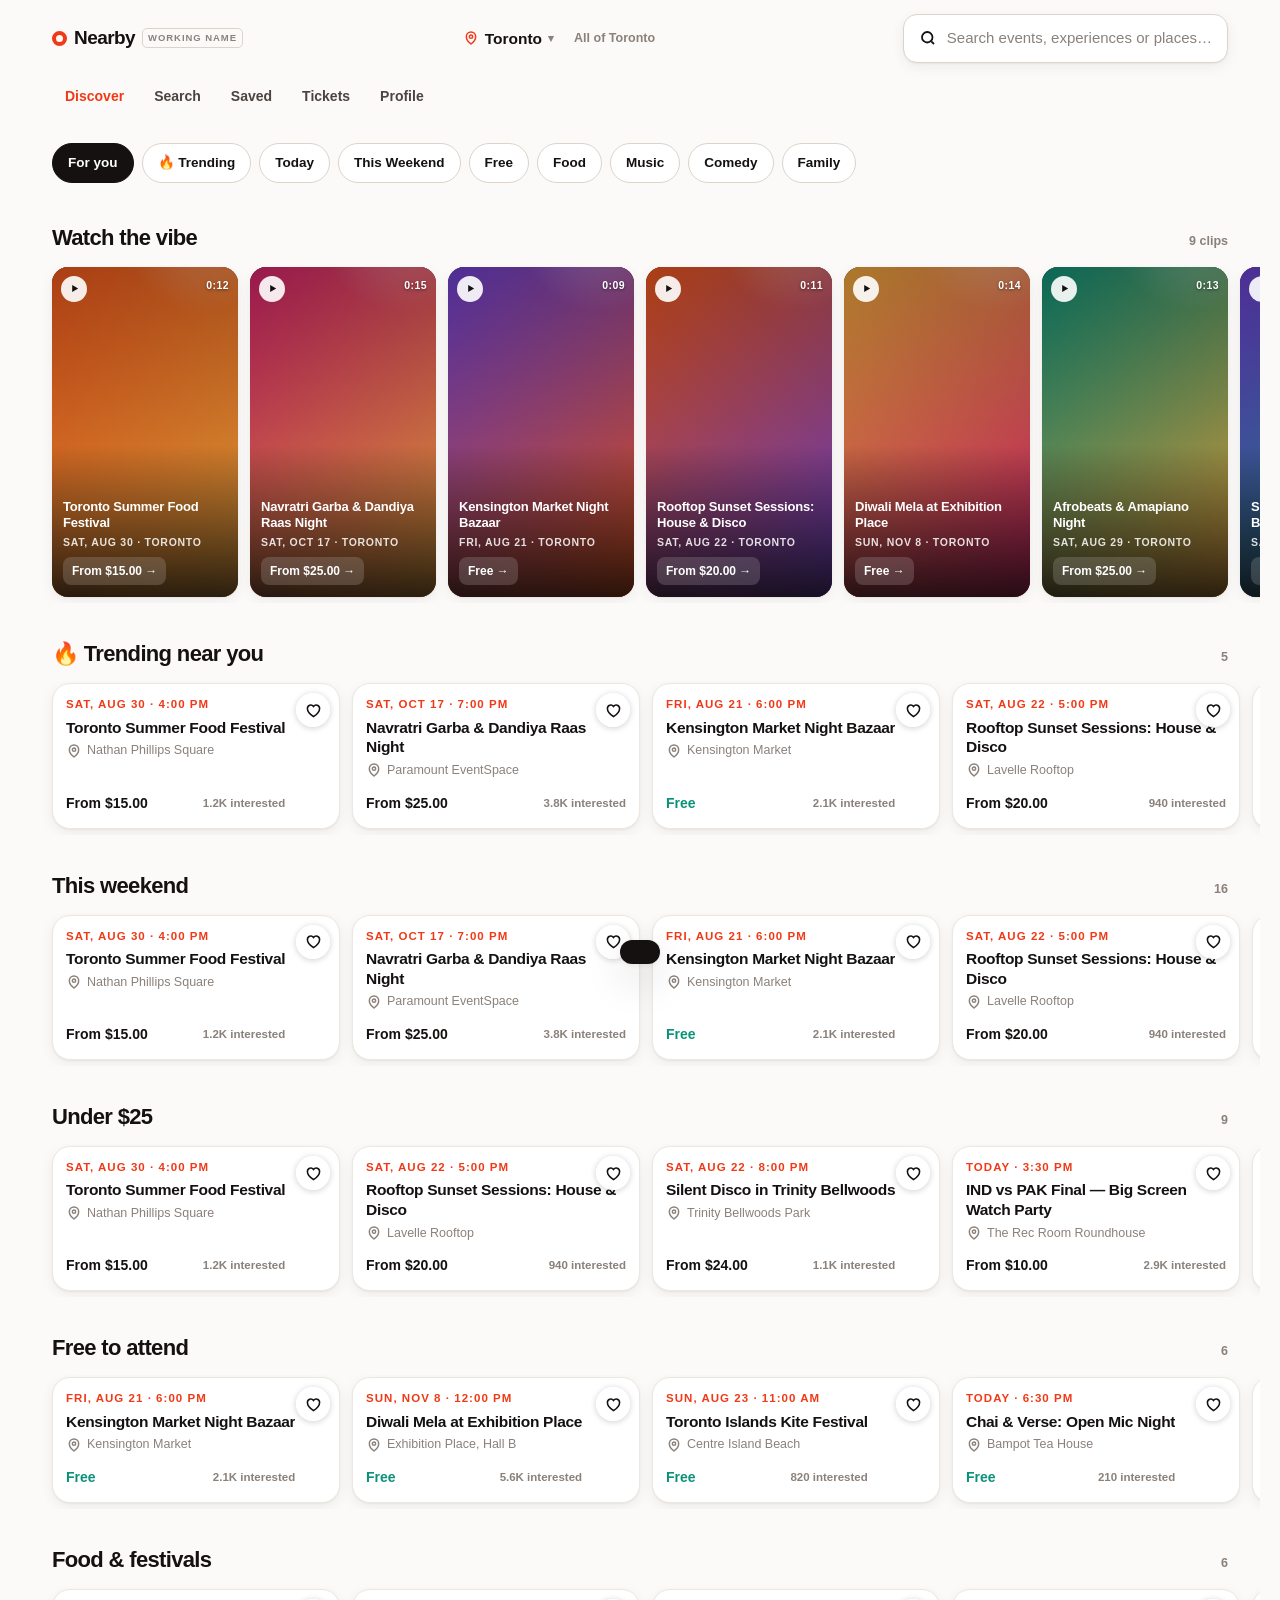
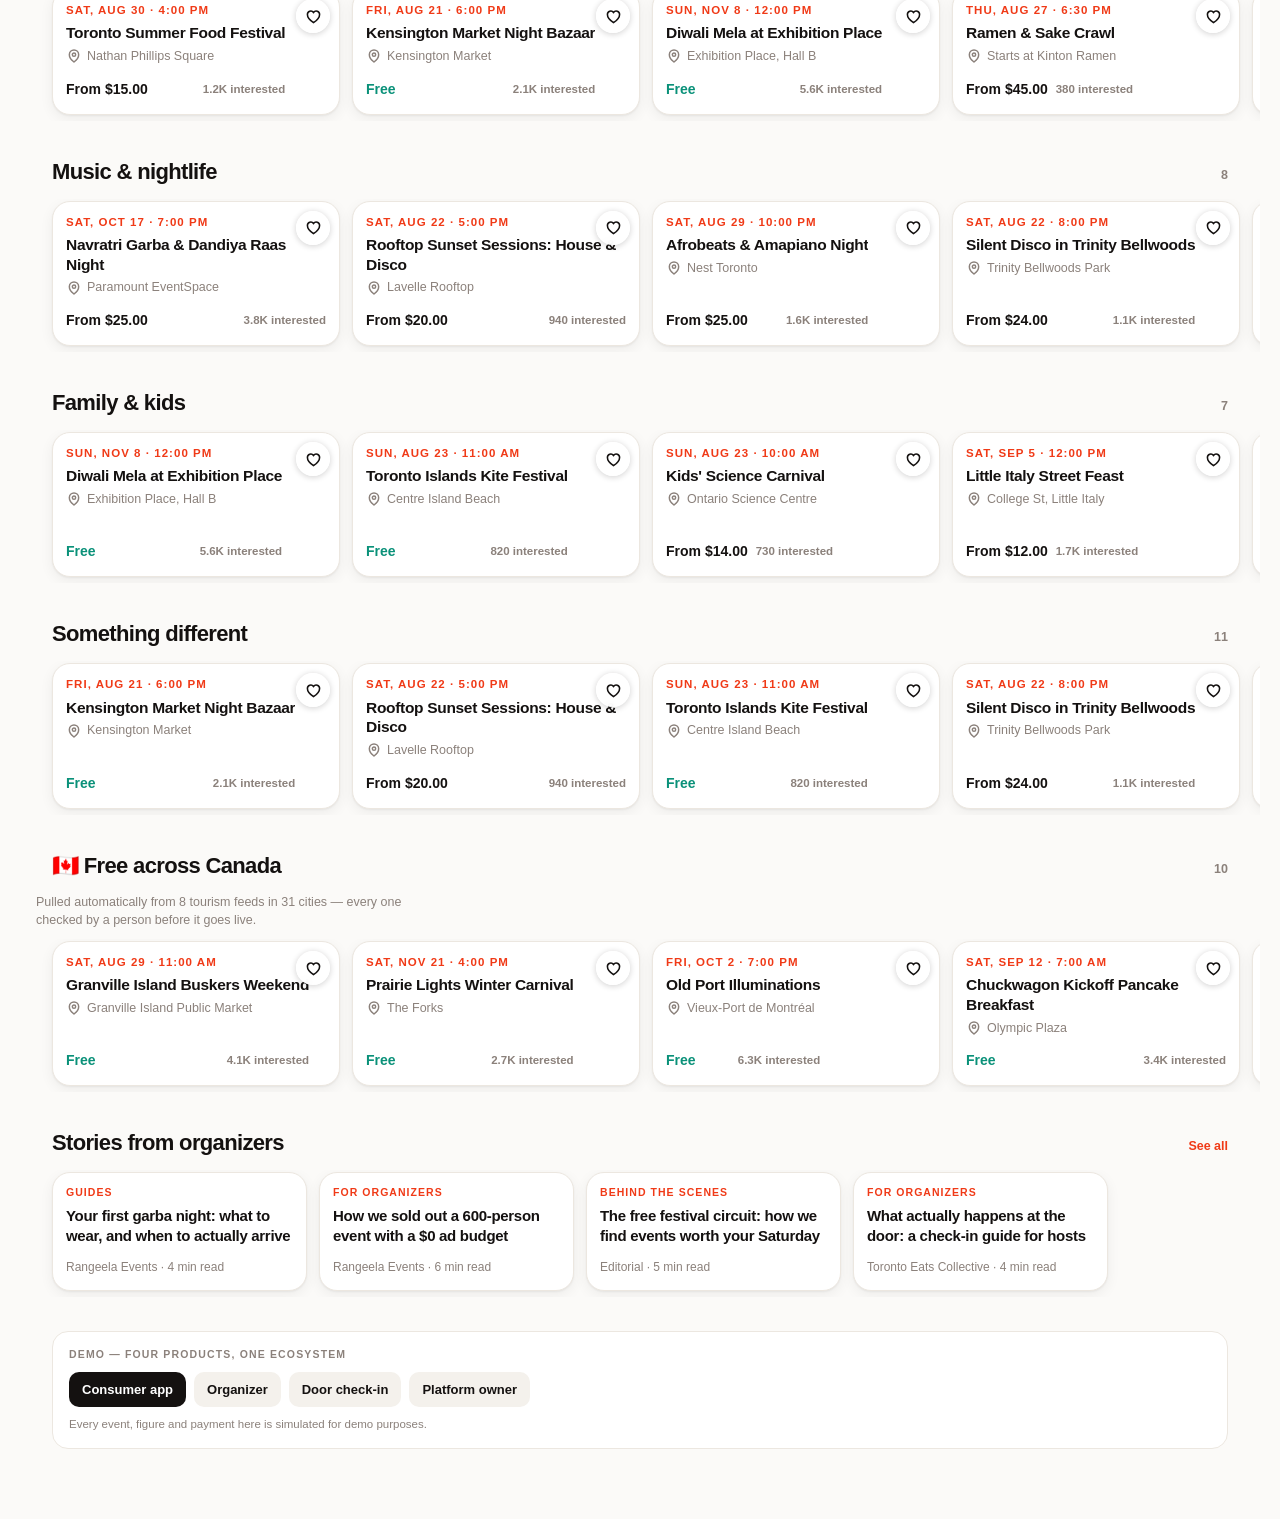
==== index.html @ 4d5323d5 "Fix cancelled-event chip rendering in success green .livechip.warn was referenced by the organizer d" ====
<!doctype html>
<html lang="en">
<head>
<meta charset="utf-8">
<meta name="viewport" content="width=device-width, initial-scale=1, viewport-fit=cover">
<meta name="theme-color" content="#FBFAF8">
<title>Nearby — what's happening around you</title>
<meta name="description" content="Local experience discovery demo: find what's happening near you today, this weekend or right now, and book it in under a minute.">
<link rel="stylesheet" href="assets/app.css?v=4">
</head>
<body>
<header class="topbar" id="topbar"></header>
<main id="app"></main>
<nav class="tabbar" id="tabbar" aria-label="Main"></nav>
<div class="toast" id="toast" role="status"></div>
<script src="assets/data.js?v=4"></script>
<script src="assets/consumer.js?v=4"></script>
</body>
</html>
---- assets/app.css ----
/* ============================================================
   Discovery platform — design system.
   Mobile-first: base styles are the phone; ≥760px upgrades to desktop.
   ============================================================ */
:root{
  --ink:#141110; --ink-2:#4B4340; --ink-3:#8B817B;
  --ground:#FBFAF8; --surface:#FFFFFF; --sunk:#F4F1EC;
  --line:#ECE7E0; --line-2:#DCD4CA;

  --flame:#F03A17; --flame-deep:#CE2E0F; --flame-tint:#FFEDE8;
  --violet:#6B3FD4; --violet-tint:#F0EBFD;
  --teal:#0A9179; --teal-tint:#E4F4F0;
  --amber:#E08A00; --amber-tint:#FDF0DA;

  /* validated categorical data colors (CVD + contrast safe) */
  --d1:#E23616; --d2:#6B3FD4; --d3:#0A9179;

  --sans:-apple-system, BlinkMacSystemFont, "Segoe UI", Roboto, "Helvetica Neue", Arial, sans-serif;
  --shadow-1:0 1px 2px rgba(20,17,16,.05), 0 4px 14px rgba(20,17,16,.06);
  --shadow-2:0 2px 6px rgba(20,17,16,.07), 0 16px 40px rgba(20,17,16,.14);
  --tabh:60px;
}
*{box-sizing:border-box; margin:0; padding:0}
html{-webkit-text-size-adjust:100%}
body{
  background:var(--ground); color:var(--ink);
  font-family:var(--sans); font-size:15px; line-height:1.5;
  -webkit-font-smoothing:antialiased; overflow-x:hidden;
}
button{font:inherit; color:inherit; cursor:pointer; background:none; border:none; text-align:left}
input,select{font:inherit; color:inherit}
:focus-visible{outline:2.5px solid var(--flame); outline-offset:2px; border-radius:6px}
::placeholder{color:var(--ink-3)}
@media (prefers-reduced-motion: reduce){ *{animation-duration:.01ms !important; animation-iteration-count:1 !important; transition-duration:.01ms !important; scroll-behavior:auto !important} }

/* ---------- type primitives ---------- */
.display{font-weight:800; letter-spacing:-.035em; line-height:1.04}
.eyebrow{font-size:11px; font-weight:800; letter-spacing:.13em; text-transform:uppercase}
.when{font-size:11.5px; font-weight:800; letter-spacing:.09em; text-transform:uppercase; color:var(--flame)}
.tnum{font-variant-numeric:tabular-nums}

/* ---------- buttons ---------- */
.btn{
  display:inline-flex; align-items:center; justify-content:center; gap:8px;
  background:var(--flame); color:#fff; font-weight:700; font-size:15px;
  padding:13px 22px; border-radius:14px; transition:transform .12s, background .15s;
  text-align:center;
}
.btn:active{transform:scale(.975)}
.btn:hover{background:var(--flame-deep)}
.btn.block{width:100%}
.btn.lg{font-size:16.5px; padding:16px 26px; border-radius:16px}
.btn.ghost{background:none; color:var(--ink); border:1.5px solid var(--line-2)}
.btn.ghost:hover{background:var(--sunk); border-color:var(--ink-3)}
.btn.dark{background:var(--ink)} .btn.dark:hover{background:#332C29}
.btn.quiet{background:var(--sunk); color:var(--ink)} .btn.quiet:hover{background:var(--line)}
.btn:disabled{opacity:.4; cursor:not-allowed}
.btn:disabled:active{transform:none}

/* ---------- app header ---------- */
.topbar{position:sticky; top:0; z-index:40; background:var(--ground); border-bottom:1px solid transparent; transition:border-color .2s}
.topbar.stuck{border-color:var(--line)}
.tbwrap{max-width:1240px; margin:0 auto; padding:12px 16px 10px}
.locrow{display:flex; align-items:center; gap:10px; margin-bottom:10px}
.locpick{display:flex; align-items:center; gap:6px; font-weight:700; font-size:15.5px; padding:5px 10px 5px 4px; border-radius:10px}
.locpick:hover{background:var(--sunk)}
.locpick .pinico{color:var(--flame); display:flex}
.locpick .caret{color:var(--ink-3); font-size:11px}
.brandmark{margin-left:auto; display:flex; align-items:center; gap:7px; font-weight:800; letter-spacing:-.03em; font-size:17px}
.brandmark .ring{width:15px; height:15px; border-radius:50%; border:4px solid var(--flame)}
.brandmark .wn{font-size:9.5px; font-weight:800; letter-spacing:.1em; text-transform:uppercase; color:var(--ink-3); border:1px solid var(--line-2); padding:2px 5px; border-radius:5px}
.askline{font-size:26px; font-weight:800; letter-spacing:-.035em; line-height:1.08; margin-bottom:13px; max-width:16ch}

.searchbtn, .searchfield{
  width:100%; display:flex; align-items:center; gap:10px;
  background:var(--surface); border:1.5px solid var(--line-2); border-radius:14px;
  padding:12px 15px; font-size:15px; color:var(--ink-3); box-shadow:var(--shadow-1);
}
.searchbtn:hover{border-color:var(--ink-3)}
.searchfield input{flex:1; border:none; background:none; outline:none; color:var(--ink); min-width:0}
.searchfield:focus-within{border-color:var(--flame); box-shadow:0 0 0 3px var(--flame-tint)}
.searchico{color:var(--ink); flex:none; display:flex}

/* discovery chips */
.chiprail{display:flex; gap:8px; overflow-x:auto; scrollbar-width:none; padding:12px 16px 4px; scroll-snap-type:x proximity; scroll-padding-inline:16px}
.chiprail::-webkit-scrollbar{display:none}
.chiprail::after{content:""; flex:none; width:6px}
.chip{
  flex:none; padding:9px 15px; border-radius:999px; border:1.5px solid var(--line-2);
  background:var(--surface); font-size:13.5px; font-weight:650; white-space:nowrap; scroll-snap-align:start;
  transition:all .12s;
}
.chip:hover{border-color:var(--ink-3)}
.chip.on{background:var(--ink); border-color:var(--ink); color:#fff}
.chip.hot.on{background:var(--flame); border-color:var(--flame)}

/* ---------- page shell ---------- */
main{max-width:1240px; margin:0 auto; padding-bottom:calc(var(--tabh) + 34px)}
.pad{padding-left:16px; padding-right:16px}

/* ---------- section + rails ---------- */
.sec{margin-top:26px}
.sechead{display:flex; align-items:baseline; gap:10px; padding:0 16px 11px}
.sechead h2{font-size:19px; font-weight:800; letter-spacing:-.03em}
.sechead .sn{font-size:12.5px; color:var(--ink-3); margin-left:auto; white-space:nowrap; font-weight:600}
.rail{
  display:flex; gap:12px; overflow-x:auto; scroll-snap-type:x mandatory;
  scrollbar-width:none; padding:2px 16px 6px; scroll-padding-inline:16px;
}
.rail::-webkit-scrollbar{display:none}
.rail::after{content:""; flex:none; width:4px}

/* ---------- event card ---------- */
.ecard{
  position:relative; flex:none; width:255px; scroll-snap-align:start;
  background:var(--surface); border:1px solid var(--line); border-radius:18px;
  overflow:hidden; box-shadow:var(--shadow-1); transition:transform .14s, box-shadow .14s;
  display:flex; flex-direction:column;
}
.ecard:hover{transform:translateY(-2px); box-shadow:var(--shadow-2)}
.ecard.wide{width:auto; flex:1 1 auto}
.ehit{display:flex; flex-direction:column; flex:1; min-width:0; width:100%}
.eart{position:relative; aspect-ratio:16/10; overflow:hidden; flex:none}
.eart .glyph{position:absolute; right:10px; bottom:-22px; font-size:96px; font-weight:800; letter-spacing:-.05em; color:rgba(255,255,255,.26); line-height:1; user-select:none}
.eart .vibe{position:absolute; inset:0; display:flex; align-items:flex-end; padding:11px; gap:6px}
.tagpill{
  display:inline-flex; align-items:center; gap:5px; background:rgba(255,255,255,.94); color:var(--ink);
  font-size:10.5px; font-weight:800; letter-spacing:.06em; text-transform:uppercase;
  padding:5px 9px; border-radius:8px; backdrop-filter:blur(6px);
}
.tagpill.flame{color:var(--flame-deep)}
.tagpill.teal{color:var(--teal)}
.tagpill.amber{color:var(--amber)}
.tagpill.solid{background:var(--ink); color:#fff}
.savebtn{
  position:absolute; top:9px; right:9px; z-index:2; width:34px; height:34px; border-radius:50%;
  background:rgba(255,255,255,.93); display:flex; align-items:center; justify-content:center;
  box-shadow:0 1px 6px rgba(20,17,16,.2); backdrop-filter:blur(6px); transition:transform .12s;
}
.savebtn:active{transform:scale(.88)}
.savebtn svg{width:17px; height:17px; stroke:var(--ink); fill:none; stroke-width:2.2}
.savebtn.on svg{fill:var(--flame); stroke:var(--flame)}
.ebody{padding:12px 13px 14px; display:flex; flex-direction:column; gap:4px; flex:1}
.ebody h3{font-size:15.5px; font-weight:750; letter-spacing:-.02em; line-height:1.27;
  display:-webkit-box; -webkit-line-clamp:2; -webkit-box-orient:vertical; overflow:hidden}
.eplace{font-size:12.5px; color:var(--ink-3); display:flex; align-items:center; gap:5px;
  white-space:nowrap; overflow:hidden; text-overflow:ellipsis}
.efoot{margin-top:auto; padding-top:9px; display:flex; align-items:center; gap:8px}
.eprice{font-size:14px; font-weight:750}
.eprice.free{color:var(--teal)}
.esocial{margin-left:auto; font-size:11.5px; font-weight:700; color:var(--ink-3); white-space:nowrap}

/* ---------- reel rail (video-first architecture) ---------- */
.reel{
  position:relative; flex:none; width:158px; aspect-ratio:9/16; scroll-snap-align:start;
  border-radius:16px; overflow:hidden; box-shadow:var(--shadow-1); display:block;
  background:var(--ink);
}
/* .reelmedia is the slot a real <video muted loop playsinline> drops into */
.reelmedia{position:absolute; inset:0; animation:drift 14s ease-in-out infinite alternate}
@keyframes drift{from{transform:scale(1.02) translate3d(0,0,0)} to{transform:scale(1.16) translate3d(-3%,-2%,0)}}
.reel .scrim{position:absolute; inset:0; background:linear-gradient(to top, rgba(10,8,7,.86) 0%, rgba(10,8,7,.15) 46%, rgba(10,8,7,.3) 100%)}
.reelplay{position:absolute; top:9px; left:9px; width:26px; height:26px; border-radius:50%; background:rgba(255,255,255,.9); display:flex; align-items:center; justify-content:center}
.reelplay svg{width:11px; height:11px; fill:var(--ink); margin-left:1.5px}
.reellen{position:absolute; top:11px; right:9px; color:#fff; font-size:10.5px; font-weight:750; letter-spacing:.04em; text-shadow:0 1px 3px rgba(0,0,0,.5)}
.reelinfo{position:absolute; left:0; right:0; bottom:0; padding:11px 11px 12px; color:#fff}
.reelinfo .rt{font-size:13px; font-weight:750; line-height:1.25; letter-spacing:-.015em;
  display:-webkit-box; -webkit-line-clamp:2; -webkit-box-orient:vertical; overflow:hidden}
.reelinfo .rd{font-size:10.5px; font-weight:750; letter-spacing:.07em; text-transform:uppercase; opacity:.85; margin-top:3px}
.reelinfo .rp{margin-top:7px; display:inline-flex; align-items:center; gap:5px; font-size:12px; font-weight:800; background:rgba(255,255,255,.16); backdrop-filter:blur(6px); padding:5px 9px; border-radius:8px}

/* ---------- event detail ---------- */
.detailgrid{padding:0 16px}
.buysub{display:none}
.backbar{position:sticky; top:0; z-index:35; display:flex; align-items:center; gap:8px; padding:10px 16px; background:var(--ground)}
.iconbtn{width:38px; height:38px; border-radius:50%; background:var(--surface); border:1px solid var(--line);
  display:flex; align-items:center; justify-content:center; box-shadow:var(--shadow-1); flex:none}
.iconbtn:active{transform:scale(.92)}
.iconbtn svg{width:18px; height:18px; stroke:var(--ink); fill:none; stroke-width:2.2}
.iconbtn.on svg{fill:var(--flame); stroke:var(--flame)}
.iconbtn.spaced{margin-left:auto}
.dhero{position:relative; margin:0 16px; border-radius:20px; overflow:hidden; aspect-ratio:16/11}
.dhero .glyph{position:absolute; right:14px; bottom:-30px; font-size:170px; font-weight:800; letter-spacing:-.05em; color:rgba(255,255,255,.24); line-height:1}
.dhero .heroplay{position:absolute; left:50%; top:50%; transform:translate(-50%,-50%); width:56px; height:56px; border-radius:50%;
  background:rgba(255,255,255,.92); display:flex; align-items:center; justify-content:center; box-shadow:var(--shadow-2)}
.dhero .heroplay svg{width:19px; height:19px; fill:var(--ink); margin-left:3px}
.dhero .vibe{position:absolute; left:12px; bottom:12px; display:flex; gap:6px}
.dtitle{font-size:26px; font-weight:800; letter-spacing:-.038em; line-height:1.09; margin:16px 0 12px; text-wrap:balance}
.factlist{display:flex; flex-direction:column; gap:13px; margin-bottom:18px}
.fact{display:flex; gap:11px; align-items:flex-start}
.factico{width:36px; height:36px; border-radius:11px; background:var(--sunk); display:flex; align-items:center; justify-content:center; flex:none; font-size:16px}
.fact .f1{font-weight:700; font-size:14.5px}
.fact .f2{color:var(--ink-3); font-size:13px; margin-top:1px}
.fact .f2 b{color:var(--ink-2); font-weight:650}

.dsec{margin:26px 0}
.dsec h2{font-size:18px; font-weight:800; letter-spacing:-.03em; margin-bottom:11px}
.dsec p{color:var(--ink-2); margin-bottom:11px; font-size:14.5px; line-height:1.62}
.clamp{display:-webkit-box; -webkit-line-clamp:3; -webkit-box-orient:vertical; overflow:hidden}
.readmore{color:var(--flame); font-weight:750; font-size:14px; padding:4px 0}
.expectgrid{display:grid; grid-template-columns:1fr 1fr; gap:10px}
.expect{background:var(--surface); border:1px solid var(--line); border-radius:14px; padding:13px 14px}
.expect .ex{font-size:20px; line-height:1; margin-bottom:8px; display:block}
.expect .en{font-weight:700; font-size:13.5px}
.expect .ed{color:var(--ink-3); font-size:12.5px; margin-top:2px; line-height:1.4}
.mapbox{height:150px; border-radius:16px; border:1px solid var(--line); position:relative; overflow:hidden;
  background:
    linear-gradient(rgba(20,17,16,.05) 1px, transparent 1px),
    linear-gradient(90deg, rgba(20,17,16,.05) 1px, transparent 1px),
    linear-gradient(150deg,#F5F1EB,#EDE7DF);
  background-size:30px 30px, 30px 30px, cover}
.pin{position:absolute; left:50%; top:50%; transform:translate(-50%,-100%); width:24px; height:24px;
  background:var(--flame); border-radius:50% 50% 50% 0; rotate:-45deg; box-shadow:0 4px 10px rgba(240,58,23,.4)}
.pin::after{content:""; position:absolute; inset:6.5px; background:#fff; border-radius:50%}
.orgrow{display:flex; align-items:center; gap:13px; background:var(--surface); border:1px solid var(--line); border-radius:16px; padding:14px 15px}
.oav{width:46px; height:46px; border-radius:14px; flex:none; display:flex; align-items:center; justify-content:center; font-weight:800; font-size:19px; color:#fff}
.orgrow .on{font-weight:750; font-size:15px}
.orgrow .om{color:var(--ink-3); font-size:12.5px; margin-top:1px}
.orgrow .btn{margin-left:auto; flex:none}

/* sticky purchase bar */
.buybar{
  position:fixed; left:0; right:0; bottom:0; z-index:45;
  background:var(--surface); border-top:1px solid var(--line);
  padding:11px 16px calc(11px + env(safe-area-inset-bottom));
  display:flex; align-items:center; gap:12px; box-shadow:0 -4px 20px rgba(20,17,16,.09);
}
.buybar .bp{flex:none}
.buybar .bpl{font-size:10.5px; font-weight:800; letter-spacing:.09em; text-transform:uppercase; color:var(--ink-3)}
.buybar .bpv{font-size:17px; font-weight:800; letter-spacing:-.02em}
.buybar .btn{flex:1}

/* ---------- bottom tab bar ---------- */
.tabbar{
  position:fixed; left:0; right:0; bottom:0; z-index:50;
  background:rgba(255,255,255,.96); backdrop-filter:blur(14px);
  border-top:1px solid var(--line); display:flex;
  padding-bottom:env(safe-area-inset-bottom);
}
.tabbtn{flex:1; height:var(--tabh); display:flex; flex-direction:column; align-items:center; justify-content:center; gap:3px; color:var(--ink-3); position:relative}
.tabbtn svg{width:21px; height:21px; stroke:currentColor; fill:none; stroke-width:1.9}
.tabbtn span{font-size:10px; font-weight:700; letter-spacing:.01em}
.tabbtn.on{color:var(--flame)}
.tabbtn.on svg{stroke-width:2.3}
.tabdot{position:absolute; top:9px; right:calc(50% - 17px); min-width:16px; height:16px; padding:0 4px;
  background:var(--flame); color:#fff; font-size:10px; font-weight:800; border-radius:999px;
  display:flex; align-items:center; justify-content:center; line-height:1}

/* ---------- generic page pieces ---------- */
.phead{padding:8px 16px 4px}
.phead h1{font-size:27px; font-weight:800; letter-spacing:-.038em}
.phead p{color:var(--ink-3); font-size:14px; margin-top:3px}
.grid2{display:grid; grid-template-columns:1fr 1fr; gap:12px; padding:14px 16px 0}
.empty{text-align:center; padding:54px 26px; margin:20px 16px; border:1.5px dashed var(--line-2); border-radius:20px}
.empty .eico{font-size:34px; margin-bottom:12px}
.empty h3{font-size:18px; font-weight:800; letter-spacing:-.02em; margin-bottom:6px}
.empty p{color:var(--ink-3); font-size:14px; margin-bottom:18px; max-width:32ch; margin-left:auto; margin-right:auto}

.suggest{display:flex; flex-direction:column; gap:9px; padding:4px 16px}
.sugg{display:flex; align-items:center; gap:11px; background:var(--surface); border:1px solid var(--line); border-radius:14px; padding:13px 15px; font-size:14.5px; font-weight:600}
.sugg:hover{border-color:var(--ink-3)}
.sugg .sq{font-size:17px}
.sugg .sarr{margin-left:auto; color:var(--ink-3)}
.filterrow{display:flex; gap:8px; overflow-x:auto; scrollbar-width:none; padding:12px 16px 6px}
.filterrow::-webkit-scrollbar{display:none}
.fpill{flex:none; display:inline-flex; align-items:center; gap:6px; padding:8px 13px; border-radius:11px;
  border:1.5px solid var(--line-2); background:var(--surface); font-size:13px; font-weight:650; white-space:nowrap}
.fpill.on{border-color:var(--ink); background:var(--ink); color:#fff}
.fpill.soon{opacity:.5}
.fpill .fc{color:var(--ink-3); font-size:10px}
.fpill.on .fc{color:rgba(255,255,255,.7)}

/* orders / tickets */
.orderrow{display:flex; gap:13px; align-items:center; background:var(--surface); border:1px solid var(--line);
  border-radius:16px; padding:13px 14px; margin:0 16px 12px}
.orderrow .oa{width:60px; height:60px; border-radius:12px; flex:none; position:relative; overflow:hidden}
.orderrow .oi{flex:1; min-width:0}
.orderrow .onm{font-weight:750; font-size:14.5px; line-height:1.3}
.orderrow .omt{color:var(--ink-3); font-size:12.5px; margin-top:2px}
.orderrow .oq{flex:none; color:var(--ink-3)}

/* profile */
.profcard{margin:14px 16px; background:var(--surface); border:1px solid var(--line); border-radius:18px; padding:18px; text-align:center}
.profav{width:62px; height:62px; border-radius:50%; background:var(--sunk); display:flex; align-items:center; justify-content:center; font-size:26px; margin:0 auto 12px}
.profcard h3{font-size:18px; font-weight:800; letter-spacing:-.025em}
.profcard p{color:var(--ink-3); font-size:13.5px; margin:5px 0 15px}
.statrow{display:flex; gap:10px; margin:14px 16px}
.statbox{flex:1; background:var(--surface); border:1px solid var(--line); border-radius:14px; padding:14px; text-align:center}
.statbox .sv{font-size:22px; font-weight:800; letter-spacing:-.03em}
.statbox .sl{font-size:11.5px; color:var(--ink-3); font-weight:650; margin-top:2px}
.listrow{display:flex; align-items:center; gap:12px; padding:15px 16px; border-bottom:1px solid var(--line); font-size:14.5px; font-weight:600; width:100%}
.listrow .lq{font-size:17px; width:22px}
.listrow .larr{margin-left:auto; color:var(--ink-3)}

/* ---------- checkout sheet ---------- */
.scrim-full{position:fixed; inset:0; z-index:100; background:rgba(20,17,16,.55); display:flex; align-items:flex-end; justify-content:center; animation:fade .2s}
@keyframes fade{from{opacity:0}to{opacity:1}}
.sheet{
  background:var(--ground); width:100%; max-width:520px; max-height:94vh;
  border-radius:22px 22px 0 0; display:flex; flex-direction:column; overflow:hidden;
  animation:slideup .26s cubic-bezier(.22,.9,.3,1); box-shadow:var(--shadow-2);
}
@keyframes slideup{from{transform:translateY(100%)}to{transform:none}}
.shead{padding:14px 16px 12px; background:var(--surface); border-bottom:1px solid var(--line); flex:none}
.grabber{width:36px; height:4px; border-radius:99px; background:var(--line-2); margin:0 auto 11px}
.sheadrow{display:flex; align-items:center; gap:12px}
.sheadrow .st{font-weight:750; font-size:14.5px; line-height:1.25;
  display:-webkit-box; -webkit-line-clamp:1; -webkit-box-orient:vertical; overflow:hidden}
.sheadrow .sd{font-size:12px; color:var(--ink-3); margin-top:1px}
.hold{display:flex; align-items:center; gap:5px; background:var(--flame-tint); color:var(--flame-deep);
  font-weight:800; font-size:12px; padding:5px 10px; border-radius:9px; flex:none}
.sbody{overflow-y:auto; flex:1; padding:14px 16px 4px; -webkit-overflow-scrolling:touch}
.sfoot{flex:none; background:var(--surface); border-top:1px solid var(--line);
  padding:13px 16px calc(13px + env(safe-area-inset-bottom))}
.steps{display:flex; align-items:center; gap:6px; font-size:11px; font-weight:800; letter-spacing:.07em; text-transform:uppercase; color:var(--ink-3); margin-bottom:12px}
.steps .sdot{width:6px; height:6px; border-radius:50%; background:var(--line-2)}
.steps .sdot.on{background:var(--flame)}

.tierbox{background:var(--surface); border:1.5px solid var(--line); border-radius:16px; padding:14px 15px; margin-bottom:11px; display:flex; align-items:center; gap:12px}
.tierbox.picked{border-color:var(--flame)}
.tierbox.gone{opacity:.5}
.tierbox .ti{flex:1; min-width:0}
.tierbox .tn{font-weight:750; font-size:14.5px}
.tierbox .td{color:var(--ink-3); font-size:12.5px; margin-top:2px; line-height:1.4}
.tierbox .tp{font-weight:800; font-size:15px; margin-top:7px}
.tierbox .tp .fee{font-weight:600; color:var(--ink-3); font-size:11.5px}
.step{display:flex; align-items:center; gap:1px; flex:none}
.step button{width:33px; height:33px; border-radius:50%; border:1.5px solid var(--flame); color:var(--flame);
  font-size:18px; font-weight:700; display:flex; align-items:center; justify-content:center}
.step button:disabled{border-color:var(--line-2); color:var(--line-2)}
.step .q{width:30px; text-align:center; font-weight:800; font-size:15.5px}
.gonepill{font-size:11px; font-weight:800; letter-spacing:.06em; text-transform:uppercase; color:var(--ink-3); border:1px solid var(--line-2); padding:4px 9px; border-radius:8px; flex:none}

.sumline{display:flex; justify-content:space-between; gap:12px; font-size:14px; margin-bottom:8px}
.sumline .sl{color:var(--ink-2)}
.sumline.tot{font-weight:800; font-size:16.5px; border-top:1px solid var(--line); padding-top:11px; margin-top:10px}
.sumline .off{color:var(--teal); font-weight:700}

.walletrow{display:flex; flex-direction:column; gap:9px; margin-bottom:14px}
.wbtn{width:100%; padding:14px; border-radius:14px; background:var(--ink); color:#fff; font-weight:750; font-size:15px;
  display:flex; align-items:center; justify-content:center; gap:8px}
.wbtn.g{background:var(--surface); color:var(--ink); border:1.5px solid var(--line-2)}
.ordiv{display:flex; align-items:center; gap:12px; color:var(--ink-3); font-size:12px; font-weight:700; margin:2px 0 14px}
.ordiv::before,.ordiv::after{content:""; height:1px; background:var(--line); flex:1}
.field{margin-bottom:12px}
.field label{display:block; font-size:12.5px; font-weight:750; margin-bottom:6px}
.field input{width:100%; border:1.5px solid var(--line-2); border-radius:13px; padding:13px 14px; background:var(--surface); outline:none; font-size:16px}
.field input:focus{border-color:var(--flame); box-shadow:0 0 0 3px var(--flame-tint)}
.field input.bad{border-color:var(--flame); background:#FFF6F4}
.frow{display:flex; gap:10px}
.frow>*{flex:1; min-width:0}
.cardwrap{position:relative}
.cardwrap .cbrand{position:absolute; right:13px; top:41px; font-size:10.5px; font-weight:800; letter-spacing:.05em; color:var(--ink-3)}
.guestnote{display:flex; gap:9px; background:var(--teal-tint); border-radius:13px; padding:11px 13px; font-size:12.5px; color:var(--teal); margin-bottom:14px; line-height:1.45}
.testnote{background:var(--sunk); border-radius:12px; padding:10px 12px; font-size:12px; color:var(--ink-2); margin-top:12px; line-height:1.45}
.promorow{display:flex; gap:8px; margin-top:4px}
.promorow input{flex:1; border:1.5px solid var(--line-2); border-radius:12px; padding:11px 13px; background:var(--surface); outline:none; font-size:15px; min-width:0}
.promorow input:focus{border-color:var(--flame)}
.pmsg{font-size:12.5px; font-weight:700; margin-top:7px}
.pmsg.ok{color:var(--teal)} .pmsg.no{color:var(--flame)}
.spin{width:17px; height:17px; border:2.5px solid rgba(255,255,255,.35); border-top-color:#fff; border-radius:50%; animation:spin .7s linear infinite; flex:none}
@keyframes spin{to{transform:rotate(360deg)}}

/* ---------- confirmation ---------- */
.confwrap{padding:26px 16px 0; text-align:center}
.tick{width:66px; height:66px; margin:0 auto 18px; border-radius:50%; background:var(--teal); color:#fff;
  display:flex; align-items:center; justify-content:center; animation:pop .42s cubic-bezier(.3,1.6,.6,1)}
@keyframes pop{from{transform:scale(.4); opacity:0}to{transform:none; opacity:1}}
.confwrap h1{font-size:29px; font-weight:800; letter-spacing:-.04em; margin-bottom:8px}
.confwrap .csub{color:var(--ink-2); font-size:14.5px; max-width:36ch; margin:0 auto 6px; line-height:1.55}
.confwrap .cord{font-size:12.5px; color:var(--ink-3); margin-bottom:22px}
.pass{background:var(--surface); border:1px solid var(--line); border-radius:18px; box-shadow:var(--shadow-1);
  text-align:left; overflow:hidden; margin-bottom:14px}
.passtop{padding:16px; display:flex; gap:14px; align-items:center}
.passtop .qr{flex:none; background:#fff; padding:5px; border-radius:9px; border:1px solid var(--line)}
.passtop .pn{font-weight:750; font-size:14.5px; line-height:1.3}
.passtop .pt{color:var(--flame); font-weight:800; font-size:11px; letter-spacing:.07em; text-transform:uppercase; margin:4px 0}
.passtop .pm{color:var(--ink-3); font-size:12.5px}
.rip{border-top:2px dashed var(--line-2); position:relative}
.rip::before,.rip::after{content:""; position:absolute; top:-9px; width:18px; height:18px; border-radius:50%; background:var(--ground)}
.rip::before{left:-9px} .rip::after{right:-9px}
.passbot{padding:11px 16px; display:flex; justify-content:space-between; gap:10px; font-size:12px; color:var(--ink-3)}
.acctprompt{background:var(--surface); border:1px solid var(--line); border-radius:18px; padding:18px; margin:8px 0 14px; text-align:left; display:flex; gap:13px; align-items:center}
.acctprompt .ai{font-size:24px}
.acctprompt h4{font-size:14.5px; font-weight:750}
.acctprompt p{font-size:12.5px; color:var(--ink-3); margin-top:2px; line-height:1.45}
.confbtns{display:flex; flex-direction:column; gap:9px; margin-bottom:14px}

/* ---------- toast ---------- */
.toast{position:fixed; left:50%; bottom:calc(var(--tabh) + 18px); transform:translateX(-50%) translateY(90px);
  background:var(--ink); color:#fff; padding:12px 20px; border-radius:14px; font-size:14px; font-weight:600;
  box-shadow:var(--shadow-2); z-index:200; transition:transform .26s cubic-bezier(.22,.9,.3,1); max-width:92vw; text-align:center}
.toast.show{transform:translateX(-50%) translateY(0)}

/* ---------- demo switcher ---------- */
.demobar{margin:34px 16px 0; padding:15px 16px; background:var(--surface); border:1px solid var(--line); border-radius:16px}
.demobar .dl{font-size:10.5px; font-weight:800; letter-spacing:.11em; text-transform:uppercase; color:var(--ink-3); margin-bottom:9px}
.demobar .dls{display:flex; gap:8px; flex-wrap:wrap}
.demolink{font-size:13px; font-weight:700; padding:8px 13px; border-radius:10px; background:var(--sunk); color:var(--ink); text-decoration:none; display:inline-block}
.demolink:hover{background:var(--line)}
.demolink.here{background:var(--ink); color:#fff}

/* ============================================================
   DESKTOP  ≥760px
   ============================================================ */
@media (min-width:760px){
  body{font-size:15.5px}
  .tabbar{display:none}
  main{padding-bottom:70px}
  .pad, .sechead, .rail, .chiprail, .phead, .filterrow, .suggest, .grid2{padding-left:32px; padding-right:32px}
  .rail, .chiprail{scroll-padding-inline:32px}
  .orderrow, .empty, .demobar, .statrow, .profcard{margin-left:32px; margin-right:32px}

  .topbar{position:sticky}
  .tbwrap{padding:14px 32px; display:grid; grid-template-columns:auto 1fr auto; align-items:center; gap:22px; row-gap:14px}
  .locrow{margin:0; order:1}
  .brandmark{order:0; margin-left:0; font-size:19px}
  .searchbtn,.searchfield{order:2; max-width:none}
  .askline{display:none}
  .desknav{display:flex; align-items:center; gap:4px; order:3}
  .dnav{padding:9px 13px; border-radius:11px; font-size:14px; font-weight:650; color:var(--ink-2); white-space:nowrap; position:relative}
  .dnav:hover{background:var(--sunk); color:var(--ink)}
  .dnav.on{color:var(--flame)}
  .dnav .dpip{display:inline-block; min-width:17px; padding:0 4px; margin-left:5px; background:var(--flame); color:#fff;
    font-size:10.5px; font-weight:800; line-height:17px; border-radius:999px; text-align:center}

  .sechead h2{font-size:22px}
  .sec{margin-top:34px}
  .ecard{width:288px}
  .reel{width:186px}
  .grid2{grid-template-columns:repeat(auto-fill,minmax(272px,1fr)); gap:20px}

  /* event detail becomes two-column */
  .backbar{padding:14px 32px}
  .dhero{margin:0 32px; aspect-ratio:21/9}
  .dhero .glyph{font-size:230px}
  .detailgrid{display:grid; grid-template-columns:1fr 348px; gap:44px; align-items:start; padding:0 32px}
  .dtitle{font-size:38px; margin-top:22px}
  .buybar{position:sticky; top:88px; bottom:auto; left:auto; right:auto; margin-top:22px;
    flex-direction:column; align-items:stretch; gap:14px; border:1px solid var(--line); border-radius:20px;
    padding:20px; box-shadow:var(--shadow-1)}
  .buybar .bpv{font-size:28px; letter-spacing:-.035em}
  .buybar .btn{width:100%}
  .buysub{display:block; font-size:12.5px; color:var(--ink-3); text-align:center}
  .expectgrid{grid-template-columns:repeat(auto-fit,minmax(180px,1fr))}

  .scrim-full{align-items:center; padding:22px}
  .sheet{border-radius:22px; max-height:88vh}
  .grabber{display:none}
  .confwrap{max-width:600px; margin:0 auto; padding-top:40px}
  .confwrap h1{font-size:38px}
  .confbtns{flex-direction:row; justify-content:center; flex-wrap:wrap}
  .confbtns .btn{flex:none}
  .toast{bottom:26px}
}
@media (max-width:759px){ .desknav{display:none} }

/* ---------- dashboards (separate organizer / platform products) ---------- */
.dashtop{padding:22px 16px 0}
.dashtop h1{font-size:26px; font-weight:800; letter-spacing:-.038em; display:flex; align-items:center; gap:11px; flex-wrap:wrap}
.dashtop .sub{color:var(--ink-3); font-size:13.5px; margin:6px 0 20px; max-width:70ch}
.livechip{display:inline-flex; align-items:center; gap:6px; background:var(--teal-tint); color:var(--teal);
  font-weight:800; font-size:11px; letter-spacing:.08em; padding:5px 11px; border-radius:8px}
.livechip.warn{background:var(--flame-tint); color:var(--flame-deep)}
.pulse{width:7px; height:7px; border-radius:50%; background:currentColor; animation:pulse 1.7s infinite}
@keyframes pulse{0%,100%{opacity:1}50%{opacity:.3}}
.tiles{display:grid; grid-template-columns:1fr 1fr; gap:11px; padding:0 16px}
.tile{background:var(--surface); border:1px solid var(--line); border-radius:16px; padding:15px 16px}
.tile.spot{background:var(--ink); border-color:var(--ink); color:#fff}
.tile.spot .tl{color:rgba(255,255,255,.65)} .tile.spot .td{color:#FFB199}
.tile .tl{font-size:10.5px; font-weight:800; letter-spacing:.1em; text-transform:uppercase; color:var(--ink-3)}
.tile .tv{font-size:25px; font-weight:800; letter-spacing:-.04em; margin-top:5px; font-variant-numeric:tabular-nums}
.tile .tv small{font-size:14px; font-weight:700; color:var(--ink-3); letter-spacing:0}
.tile .td{font-size:11.5px; color:var(--teal); font-weight:700; margin-top:3px}
.panel{background:var(--surface); border:1px solid var(--line); border-radius:16px; padding:17px 18px; margin:12px 16px}
.panel h3{font-size:15px; font-weight:750}
.panel .ps{font-size:12px; color:var(--ink-3); margin:2px 0 14px}
.chart{position:relative}
.chart svg{display:block; width:100%; height:auto}
.ttip{position:absolute; pointer-events:none; background:var(--ink); color:#fff; font-size:11.5px; padding:6px 10px;
  border-radius:8px; white-space:nowrap; transform:translate(-50%,-125%); opacity:0; transition:opacity .1s; z-index:5; font-variant-numeric:tabular-nums}
.bars{margin-bottom:12px}
.bars .b1{display:flex; justify-content:space-between; gap:10px; font-size:13px; margin-bottom:5px}
.bars .b1 b{font-variant-numeric:tabular-nums}
.track{height:8px; border-radius:5px; background:var(--sunk); overflow:hidden}
.fillbar{height:100%; border-radius:5px; background:var(--d1)}
.fillbar.v{background:var(--d2)} .fillbar.t{background:var(--d3)}
.splitbar{display:flex; gap:2px; height:42px; border-radius:11px; overflow:hidden; margin:2px 0 16px}
.splitbar .seg{display:flex; align-items:center; justify-content:center; color:#fff; font-size:12px; font-weight:800; min-width:2px}
.legrow{display:flex; align-items:center; gap:10px; font-size:13.5px; margin-bottom:11px}
.legrow .sw{width:11px; height:11px; border-radius:4px; flex:none}
.legrow .ln{flex:1; min-width:0}
.legrow .lsub{color:var(--ink-3); font-size:12px; line-height:1.35}
.legrow b{font-variant-numeric:tabular-nums; white-space:nowrap}
.unitbox{background:var(--sunk); border-radius:14px; padding:14px 15px; margin-top:14px}
.unitbox .uh{font-size:10.5px; font-weight:800; letter-spacing:.1em; text-transform:uppercase; color:var(--ink-3); margin-bottom:10px}
.uline{display:flex; justify-content:space-between; gap:12px; font-size:13.5px; padding:5px 0; font-variant-numeric:tabular-nums}
.uline.h{font-weight:800; border-bottom:1px solid var(--line-2); padding-bottom:8px}
.uline.k{font-weight:800; color:var(--teal); border-top:1px solid var(--line-2); margin-top:5px; padding-top:9px}
.uline .ul{color:var(--ink-2); font-variant-numeric:normal}
.uline.k .ul{color:var(--teal)}
.tablewrap{overflow-x:auto; -webkit-overflow-scrolling:touch}
table{width:100%; border-collapse:collapse; font-size:13px}
th{text-align:left; font-size:10.5px; text-transform:uppercase; letter-spacing:.08em; color:var(--ink-3);
  font-weight:800; padding:8px 9px; border-bottom:1px solid var(--line); white-space:nowrap}
td{padding:11px 9px; border-bottom:1px solid var(--line); font-variant-numeric:tabular-nums; white-space:nowrap}
td.nm{font-variant-numeric:normal; font-weight:650; white-space:normal; min-width:150px}
tr:last-child td{border-bottom:none}
.num{text-align:right}
.paycard{display:flex; align-items:center; gap:14px; background:var(--ink); color:#fff; border-radius:16px; padding:17px 18px; margin-top:14px; flex-wrap:wrap}
.paycard .pv{font-size:22px; font-weight:800; letter-spacing:-.035em; font-variant-numeric:tabular-nums}
.paycard .pl{font-size:11.5px; opacity:.7; margin-top:2px}
.paycard .pstripe{margin-left:auto; font-size:11.5px; opacity:.8; text-align:right; max-width:230px; line-height:1.4}
.statpill{display:inline-flex; align-items:center; gap:5px; font-size:10.5px; font-weight:800; letter-spacing:.05em;
  text-transform:uppercase; padding:4px 9px; border-radius:7px; white-space:nowrap}
.statpill::before{content:""; width:5px; height:5px; border-radius:50%; background:currentColor}
.statpill.live{background:var(--teal-tint); color:var(--teal)}
.statpill.done{background:var(--sunk); color:var(--ink-3)}
.statpill.soon{background:var(--amber-tint); color:var(--amber)}
.statpill.warn{background:var(--flame-tint); color:var(--flame-deep)}
@media (min-width:760px){
  .dashtop{padding:30px 32px 0}
  .dashtop h1{font-size:34px}
  .tiles{grid-template-columns:repeat(auto-fit,minmax(200px,1fr)); gap:15px; padding:0 32px}
  .panel{margin:15px 32px}
  .prow{display:grid; grid-template-columns:1.55fr 1fr; gap:0}
  .prow.even{grid-template-columns:1fr 1fr}
  .prow .panel{margin:15px 0}
  .prow{padding:0 32px; gap:15px}
  .tile .tv{font-size:29px}
}

/* ============================================================
   Region picker, verification, blogs, refunds, door scanner
   ============================================================ */
.regionsheet{padding:4px 16px 14px; border-top:1px solid var(--line); margin-top:10px; max-height:52vh; overflow-y:auto}
.rsgroup{padding-top:12px}
.rslabel{font-size:10.5px; font-weight:800; letter-spacing:.11em; text-transform:uppercase; color:var(--ink-3); margin-bottom:8px}
.rschips{display:flex; gap:8px; flex-wrap:wrap}
.rschips .chip .cn{color:var(--ink-3); font-weight:700; font-size:11.5px; margin-left:3px}
.rschips .chip.on .cn{color:rgba(255,255,255,.65)}
.secnote{padding:0 16px 10px; font-size:12.5px; color:var(--ink-3); line-height:1.45; max-width:62ch}

/* verification */
.verifyrow{display:flex; align-items:center; gap:10px; flex-wrap:wrap; margin-bottom:18px}
.vbadge{display:inline-flex; align-items:center; gap:6px; background:var(--teal-tint); color:var(--teal);
  font-size:11.5px; font-weight:800; letter-spacing:.04em; padding:6px 11px; border-radius:9px; white-space:nowrap}
.vbadge.big{font-size:13px; padding:8px 14px}
.vbadge svg{stroke:currentColor}
.vtext{font-size:12.5px; color:var(--ink-3); line-height:1.4}
.verifypanel{display:flex; align-items:center; gap:16px; flex-wrap:wrap}
.verifypanel .vpleft{flex:1; min-width:240px}
.verifypanel .btn{flex:none}

.warnbox{background:var(--amber-tint); border-radius:13px; padding:13px 15px; font-size:13.5px;
  color:var(--ink); line-height:1.5; border-left:4px solid var(--amber)}
.warnbox.big{margin-bottom:18px}
.dangerpanel{border-color:#F6D5CE; background:#FFF8F6}
.dangerpanel h3{color:var(--flame-deep)}
.btn.danger{background:var(--flame-deep)} .btn.danger:hover{background:#A82409}

/* blogs */
.bcard{flex:none; width:255px; scroll-snap-align:start; background:var(--surface); border:1px solid var(--line);
  border-radius:18px; overflow:hidden; box-shadow:var(--shadow-1); display:flex; flex-direction:column;
  transition:transform .14s, box-shadow .14s}
.bcard:hover{transform:translateY(-2px); box-shadow:var(--shadow-2)}
.bart{position:relative; aspect-ratio:16/9; overflow:hidden; flex:none}
.bart .glyph{position:absolute; right:10px; bottom:-20px; font-size:82px; font-weight:800; color:rgba(255,255,255,.26); line-height:1}
.bbody{padding:12px 13px 14px; display:flex; flex-direction:column; gap:5px; flex:1}
.btag{font-size:10.5px; font-weight:800; letter-spacing:.1em; text-transform:uppercase; color:var(--flame)}
.bcard h3{font-size:15px; font-weight:750; letter-spacing:-.02em; line-height:1.3;
  display:-webkit-box; -webkit-line-clamp:3; -webkit-box-orient:vertical; overflow:hidden}
.bmeta{margin-top:auto; padding-top:8px; font-size:12px; color:var(--ink-3)}
.grid2 .bcard{width:auto}

.article{padding:6px 16px 0; max-width:68ch; margin:0 auto}
.atag{font-size:11px; font-weight:800; letter-spacing:.11em; text-transform:uppercase; color:var(--flame); margin-bottom:9px}
.article h1{font-size:28px; font-weight:800; letter-spacing:-.038em; line-height:1.12; text-wrap:balance}
.ameta{display:flex; align-items:center; gap:11px; margin:16px 0 18px; font-size:13.5px}
.aav{width:38px; height:38px; border-radius:12px; flex:none; display:flex; align-items:center; justify-content:center;
  font-weight:800; font-size:16px; color:#fff}
.asub{color:var(--ink-3); font-size:12.5px; margin-top:1px}
.ahero{position:relative; aspect-ratio:16/9; border-radius:18px; overflow:hidden; margin-bottom:20px}
.ahero .glyph{position:absolute; right:16px; bottom:-28px; font-size:140px; font-weight:800; color:rgba(255,255,255,.24); line-height:1}
.alead{font-size:17px; line-height:1.55; font-weight:600; color:var(--ink); margin-bottom:16px}
.article p{font-size:15.5px; line-height:1.72; color:var(--ink-2); margin-bottom:16px}
.acta{display:flex; align-items:center; gap:14px; background:var(--surface); border:1px solid var(--line);
  border-radius:18px; padding:16px; margin:24px 0 8px; flex-wrap:wrap}
.acta .actat{font-weight:750; font-size:15px; margin-top:3px}
.acta .actam{font-size:12.5px; color:var(--ink-3); margin-top:2px}
.acta .btn{margin-left:auto; flex:none}

/* refunded pass */
.pass.void{opacity:.62; position:relative}
.voidstamp{position:absolute; top:50%; left:50%; transform:translate(-50%,-50%) rotate(-11deg);
  border:3px solid var(--flame); color:var(--flame); font-weight:800; font-size:16px; letter-spacing:.09em;
  text-transform:uppercase; padding:7px 18px; border-radius:10px; background:rgba(255,255,255,.9); white-space:nowrap}
.tick.grey{background:var(--ink-3); font-size:30px; font-weight:700}
.tick.warn{background:var(--amber); font-size:34px; font-weight:800}
.tcode{font-variant-numeric:tabular-nums; font-weight:700; color:var(--ink-2)}
.orderrow .statpill{margin-top:0}

/* organizer timeline */
.timeline{display:flex; flex-direction:column; gap:0}
.tlrow{display:flex; gap:13px; padding-bottom:18px; position:relative}
.tlrow::before{content:""; position:absolute; left:6px; top:15px; bottom:0; width:2px; background:var(--line)}
.tlrow:last-child{padding-bottom:0} .tlrow:last-child::before{display:none}
.tldot{width:14px; height:14px; border-radius:50%; background:var(--surface); border:3px solid var(--line-2);
  flex:none; margin-top:2px; z-index:1}
.tlrow.done .tldot{background:var(--teal); border-color:var(--teal)}
.tlrow.now .tldot{background:var(--flame); border-color:var(--flame); box-shadow:0 0 0 4px var(--flame-tint)}
.tlrow b{font-size:14px; font-weight:750}
.tlm{font-size:12.5px; color:var(--ink-3); margin-top:2px; line-height:1.45}

/* verification queue */
.qhead{display:flex; align-items:flex-start; gap:14px; margin-bottom:14px; flex-wrap:wrap}
.qhead h3{margin-bottom:0}
.qcount{margin-left:auto; background:var(--flame-tint); color:var(--flame-deep); font-size:12.5px; font-weight:700;
  padding:7px 13px; border-radius:10px; white-space:nowrap}
.qcount b{font-size:15px}
.qlist{display:flex; flex-direction:column; gap:10px}
.qrow{display:flex; gap:14px; align-items:center; background:var(--ground); border:1px solid var(--line);
  border-radius:14px; padding:14px 15px; flex-wrap:wrap; transition:opacity .2s}
.qrow.resolved{opacity:.55}
.qmain{flex:1; min-width:220px}
.qt{font-weight:750; font-size:14.5px; line-height:1.3}
.qm{font-size:12.5px; color:var(--ink-3); margin-top:3px}
.qflag{font-size:12px; margin-top:7px; font-weight:650; color:var(--teal)}
.qflag.hold{color:var(--flame-deep)} .qflag.dupe{color:var(--amber)}
.qacts{display:flex; gap:8px; flex:none; align-items:center}
.qacts .btn{padding:9px 16px; font-size:13.5px; border-radius:11px}

/* ---------- door check-in ---------- */
.ckwrap{max-width:620px; margin:0 auto; padding:18px 16px 60px}
.ckhead{display:flex; align-items:flex-start; gap:14px; margin-bottom:16px}
.ckhead h1{font-size:23px; font-weight:800; letter-spacing:-.035em; line-height:1.15; margin-top:4px}
.cksub{font-size:12.5px; color:var(--ink-3); margin-top:4px}
.ckcount{flex:none; text-align:right}
.ckcount .ckn{font-size:34px; font-weight:800; letter-spacing:-.04em; font-variant-numeric:tabular-nums; line-height:1}
.ckcount .ckl{font-size:11px; font-weight:700; color:var(--ink-3); text-transform:uppercase; letter-spacing:.08em}
.ckdoorsel{display:flex; align-items:center; gap:8px; flex-wrap:wrap; margin-bottom:16px}

.scanner{border-radius:22px; overflow:hidden; box-shadow:var(--shadow-1); border:1px solid var(--line); background:var(--surface)}
.viewfinder{position:relative; aspect-ratio:4/3; background:linear-gradient(160deg,#26201E,#141110);
  display:flex; align-items:center; justify-content:center; color:#fff; overflow:hidden}
.corner{position:absolute; width:34px; height:34px; border:3px solid rgba(255,255,255,.5)}
.corner.tl{top:18px; left:18px; border-right:0; border-bottom:0; border-radius:8px 0 0 0}
.corner.tr{top:18px; right:18px; border-left:0; border-bottom:0; border-radius:0 8px 0 0}
.corner.bl{bottom:18px; left:18px; border-right:0; border-top:0; border-radius:0 0 0 8px}
.corner.br{bottom:18px; right:18px; border-left:0; border-top:0; border-radius:0 0 8px 0}
.scanline{position:absolute; left:18px; right:18px; height:3px; border-radius:3px;
  background:linear-gradient(90deg,transparent,var(--flame),transparent); animation:sweep 1.1s ease-in-out infinite}
@keyframes sweep{0%{top:22%}50%{top:78%}100%{top:22%}}
.scantext{font-size:13px; font-weight:700; letter-spacing:.06em; text-transform:uppercase; opacity:.8}
.scanidle{text-align:center; opacity:.75; padding:0 30px}
.scanidle .scanico{font-size:44px; margin-bottom:10px; opacity:.6}
.scanidle div{font-size:14px; font-weight:600}
.scanidle .scanhint{font-size:12px; opacity:.6; margin-top:6px; font-weight:500}
.verdict{text-align:center; padding:0 24px}
.vicon{width:64px; height:64px; border-radius:50%; margin:0 auto 14px; display:flex; align-items:center;
  justify-content:center; font-size:34px; font-weight:800; animation:pop .34s cubic-bezier(.3,1.6,.6,1)}
.vmsg{font-size:20px; font-weight:800; letter-spacing:-.03em}
.vname{font-size:14px; opacity:.85; margin-top:6px}
.vcode{font-size:12px; opacity:.6; margin-top:8px; font-variant-numeric:tabular-nums; letter-spacing:.05em}
.scanner.ok .viewfinder{background:linear-gradient(160deg,#0A9179,#076B59)}
.scanner.ok .vicon{background:rgba(255,255,255,.22)}
.scanner.dupe .viewfinder{background:linear-gradient(160deg,#E08A00,#B36E00)}
.scanner.dupe .vicon{background:rgba(255,255,255,.22)}
.scanner.wrong .viewfinder{background:linear-gradient(160deg,#6B3FD4,#4A28A0)}
.scanner.wrong .vicon{background:rgba(255,255,255,.22)}
.scanner.invalid .viewfinder,.scanner.void .viewfinder{background:linear-gradient(160deg,#CE2E0F,#96200A)}
.scanner.invalid .vicon,.scanner.void .vicon{background:rgba(255,255,255,.22)}
.verdictbar{padding:13px 16px; font-size:13px; line-height:1.45; background:var(--surface); color:var(--ink-2)}
.verdictbar b{color:var(--ink)}
.ckactions{margin-top:16px}
.manualrow{display:flex; gap:8px; margin-top:10px}
.manualrow input{flex:1; min-width:0; border:1.5px solid var(--line-2); border-radius:13px; padding:12px 14px;
  background:var(--surface); outline:none; font-size:15px}
.manualrow input:focus{border-color:var(--flame); box-shadow:0 0 0 3px var(--flame-tint)}
.ckpanel{background:var(--surface); border:1px solid var(--line); border-radius:16px; padding:16px 17px; margin-top:16px}
.ckpanel h3{font-size:15px; font-weight:750}
.ckpanel.empty2{text-align:center}
.ckrow{display:flex; align-items:center; gap:12px; width:100%; padding:11px 0; border-bottom:1px solid var(--line); flex-wrap:wrap}
.ckrow:last-child{border-bottom:none}
.ckcode{font-weight:750; font-variant-numeric:tabular-nums; font-size:13.5px; flex:none}
.ckname{font-size:12.5px; color:var(--ink-3); flex:1; min-width:120px}
.ckstate{flex:none}
@media (min-width:760px){
  .ckwrap{padding:34px 32px 70px}
  .ckhead h1{font-size:28px}
}

/* ---------- ticket sales monitor ---------- */
.monitor .qhead{align-items:flex-start}
.livedot{display:inline-flex; align-items:center; gap:5px; background:var(--flame-tint); color:var(--flame-deep);
  font-size:10px; font-weight:800; letter-spacing:.09em; padding:3px 8px; border-radius:6px; vertical-align:middle; margin-left:6px}
.livedot .pulse{background:var(--flame)}
.monstats{display:grid; grid-template-columns:repeat(4,1fr); gap:1px; background:var(--line);
  border:1px solid var(--line); border-radius:14px; overflow:hidden; margin-bottom:14px}
.mstat{background:var(--surface); padding:12px 10px; text-align:center}
.msv{font-size:19px; font-weight:800; letter-spacing:-.035em; font-variant-numeric:tabular-nums}
.msl{font-size:10.5px; font-weight:700; color:var(--ink-3); text-transform:uppercase; letter-spacing:.07em; margin-top:2px}
.monbar{display:flex; gap:10px; flex-wrap:wrap; align-items:center; margin-bottom:12px}
.monsearch{flex:1; min-width:200px; border:1.5px solid var(--line-2); border-radius:12px; padding:10px 13px;
  background:var(--surface); outline:none; font-size:14px}
.monsearch:focus{border-color:var(--flame); box-shadow:0 0 0 3px var(--flame-tint)}
.monfilters{display:flex; gap:6px; flex-wrap:wrap}
.monfilters .fpill{cursor:pointer}
.montable tbody tr{cursor:pointer; transition:background .12s}
.montable tbody tr:hover{background:var(--sunk)}
.monrow.fresh{animation:flashin 4s ease-out}
@keyframes flashin{0%{background:var(--flame-tint)}70%{background:var(--flame-tint)}100%{background:transparent}}
.devtag{display:inline-block; margin-left:6px; background:var(--violet-tint); color:var(--violet);
  font-size:9.5px; font-weight:800; letter-spacing:.06em; text-transform:uppercase; padding:2px 6px; border-radius:5px;
  vertical-align:middle; white-space:nowrap}
/* buyer detail sheet */
.bsec{margin-bottom:18px}
.bsl{font-size:10.5px; font-weight:800; letter-spacing:.11em; text-transform:uppercase; color:var(--ink-3);
  margin-bottom:9px; padding-bottom:7px; border-bottom:1px solid var(--line)}
.brow{display:flex; justify-content:space-between; gap:14px; align-items:center; padding:7px 0; font-size:13.5px}
.brow span{color:var(--ink-2); flex:none}
.brow b{text-align:right; font-weight:700; min-width:0; overflow-wrap:anywhere}
.brow.tot{border-top:1px solid var(--line); margin-top:5px; padding-top:10px; font-size:15px}
.brow.tot b{font-weight:800}
.brow .mono{font-variant-numeric:tabular-nums; font-weight:700; color:var(--ink)}
.bactions{display:flex; gap:8px; flex-wrap:wrap}
.bactions .btn{flex:1; min-width:130px; padding:12px 14px; font-size:14px}
@media (max-width:520px){ .monstats{grid-template-columns:1fr 1fr} }
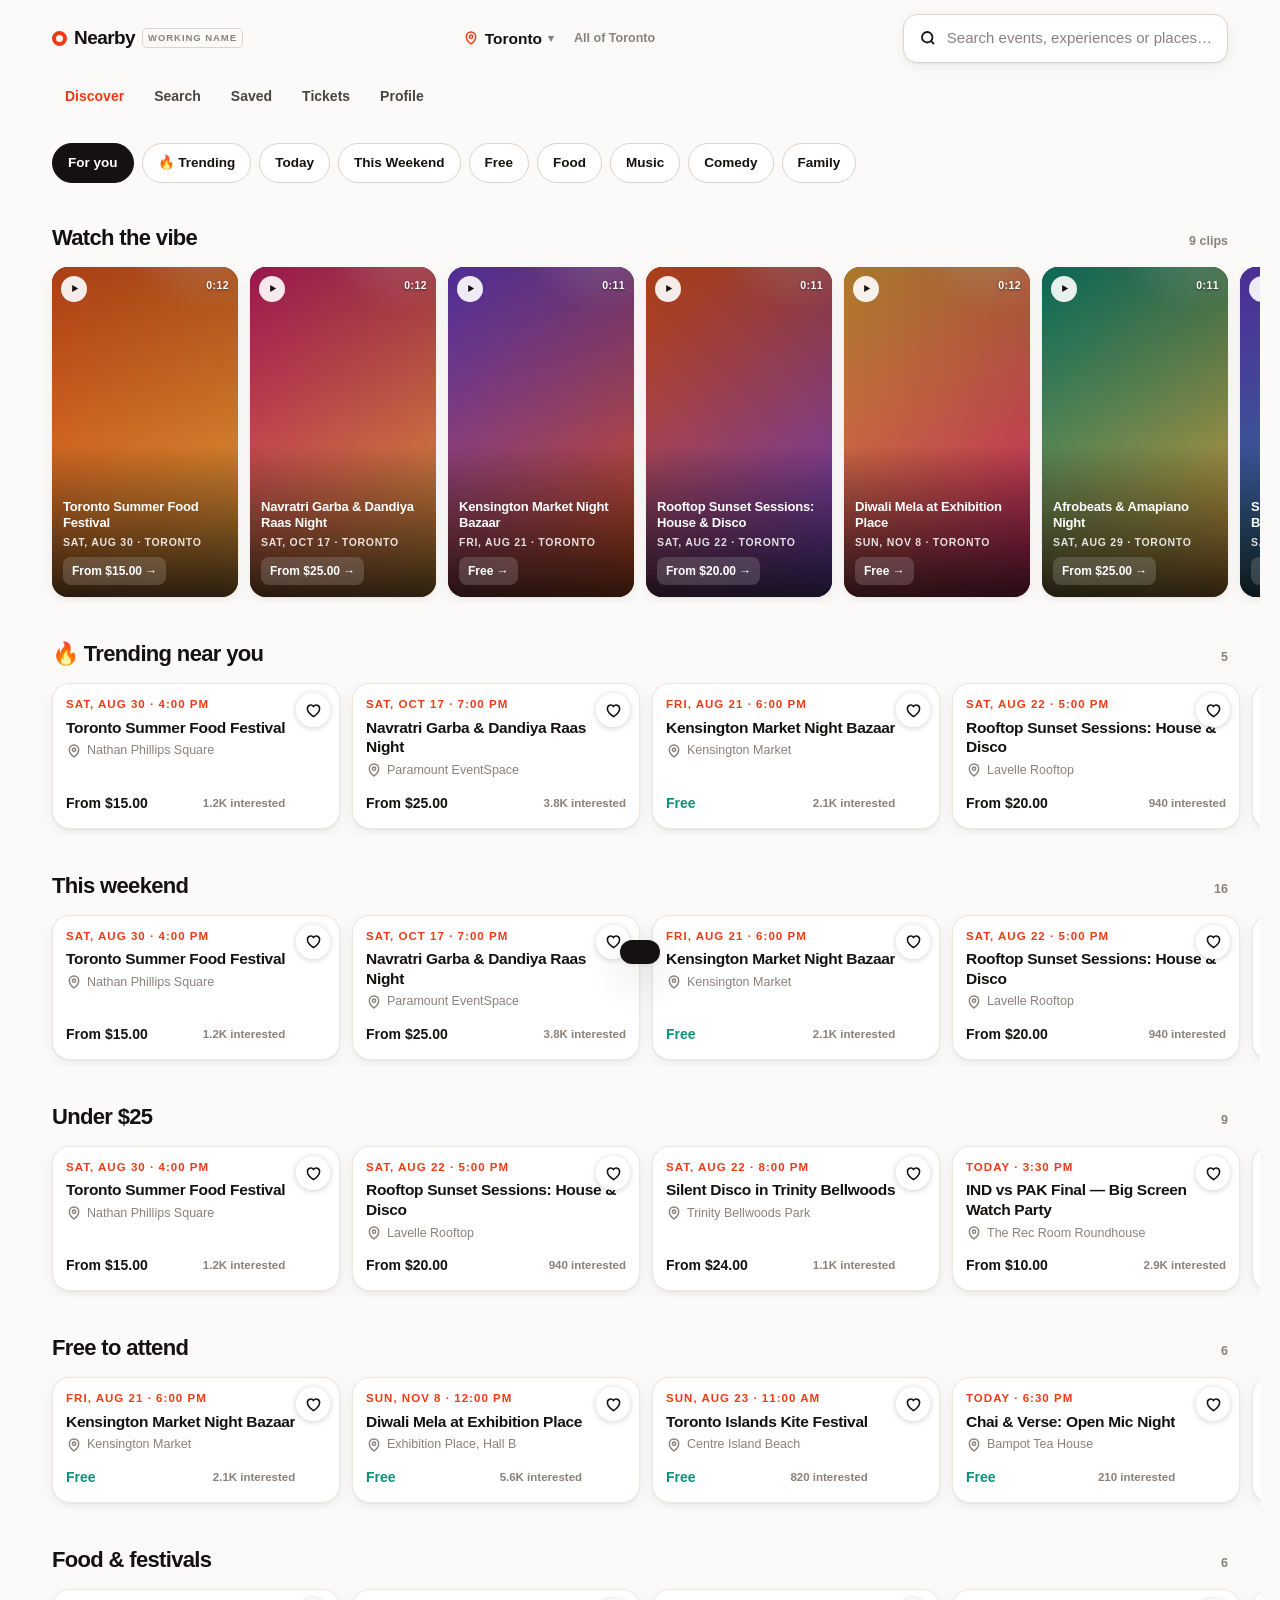
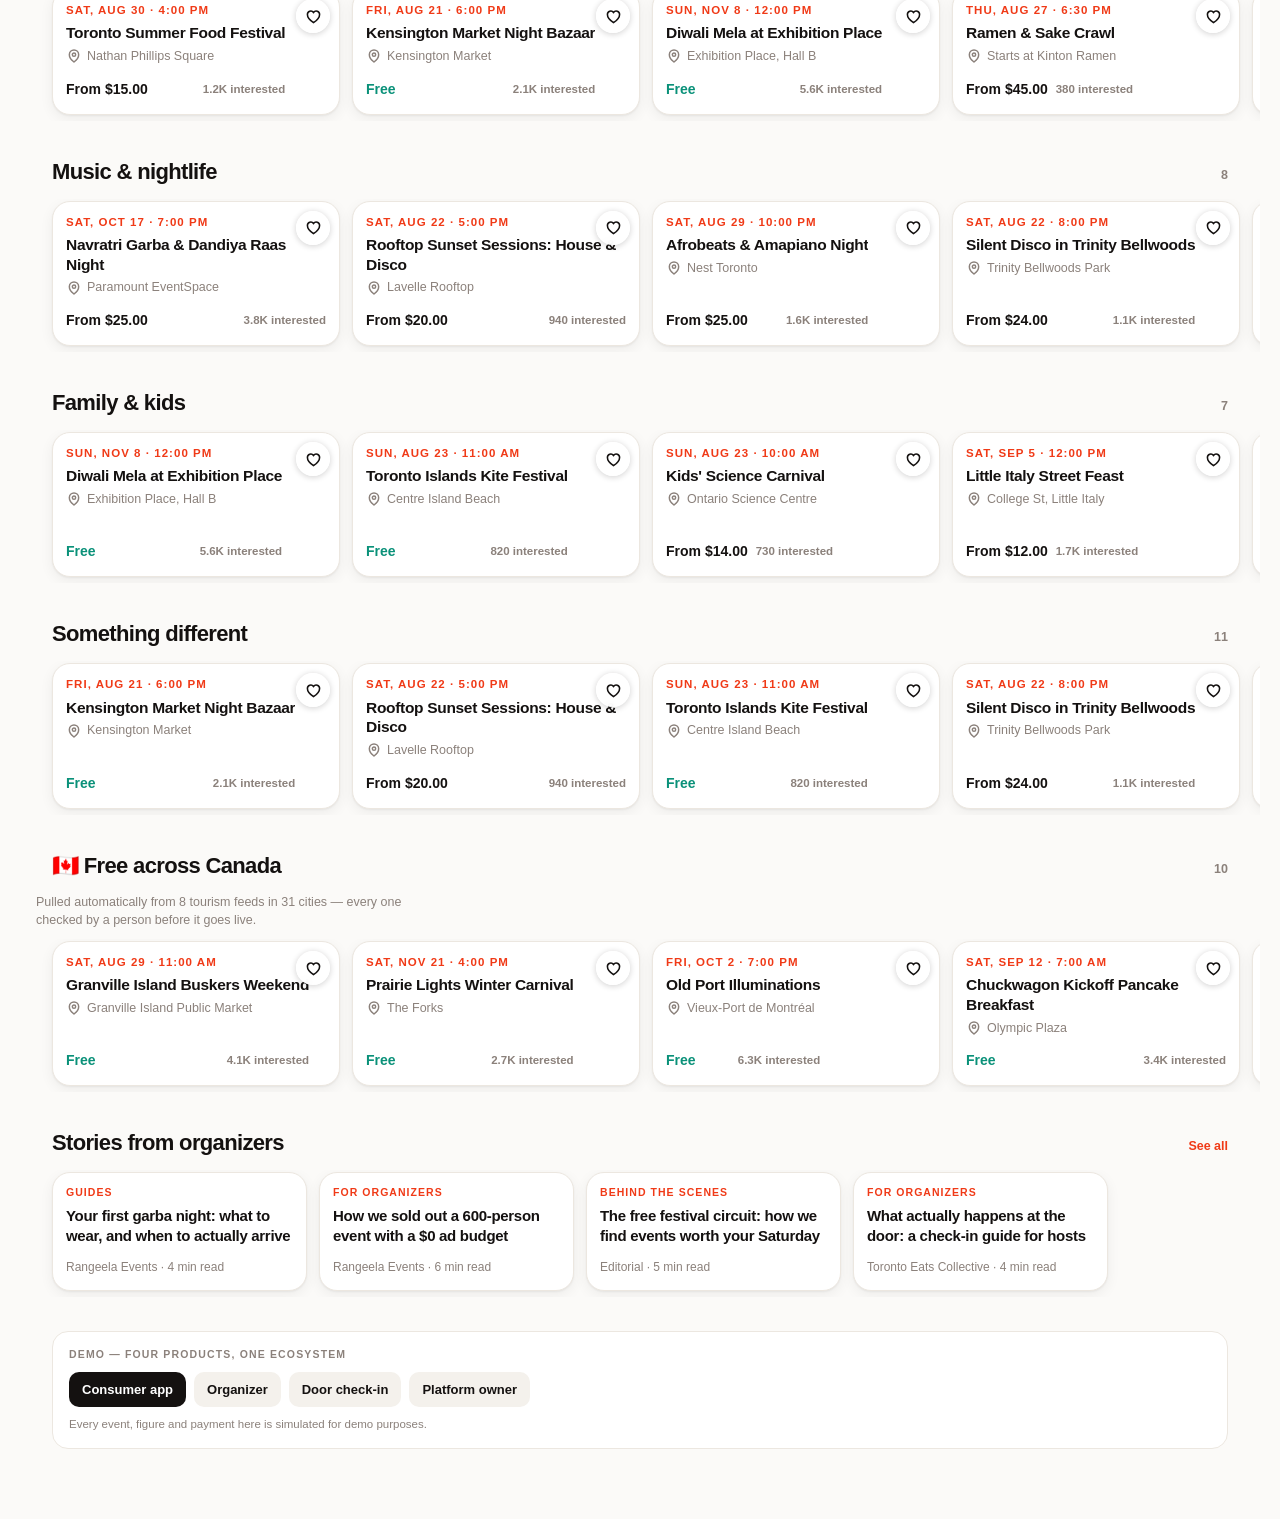
==== commit 0fed983c: "Real vibe videos, owner login, real QR tickets + phone camera scanner 1. 13 procedurally rendered 10" ====
--- a/index.html
+++ b/index.html
@@ -6,14 +6,16 @@
 <meta name="theme-color" content="#FBFAF8">
 <title>Nearby — what's happening around you</title>
 <meta name="description" content="Local experience discovery demo: find what's happening near you today, this weekend or right now, and book it in under a minute.">
-<link rel="stylesheet" href="assets/app.css?v=4">
+<link rel="stylesheet" href="assets/app.css?v=5">
 </head>
 <body>
 <header class="topbar" id="topbar"></header>
 <main id="app"></main>
 <nav class="tabbar" id="tabbar" aria-label="Main"></nav>
 <div class="toast" id="toast" role="status"></div>
-<script src="assets/data.js?v=4"></script>
-<script src="assets/consumer.js?v=4"></script>
+<script src="assets/data.js?v=5"></script>
+<script src="assets/ticket.js?v=5"></script>
+<script src="assets/vendor/qrcode.js?v=5"></script>
+<script src="assets/consumer.js?v=5"></script>
 </body>
 </html>
--- a/assets/app.css
+++ b/assets/app.css
@@ -726,3 +726,58 @@
 .bactions{display:flex; gap:8px; flex-wrap:wrap}
 .bactions .btn{flex:1; min-width:130px; padding:12px 14px; font-size:14px}
 @media (max-width:520px){ .monstats{grid-template-columns:1fr 1fr} }
+
+/* ---------- vibe videos ---------- */
+.reelvid{position:absolute; inset:0; width:100%; height:100%; object-fit:cover; background:transparent}
+.herovid{position:absolute; inset:0; width:100%; height:100%; object-fit:cover}
+.dhero .vibe{z-index:2} .dhero .glyph{z-index:0}
+.reel .scrim,.reel .reelplay,.reel .reellen,.reel .reelinfo{z-index:2}
+
+/* ---------- fullscreen ticket pass ---------- */
+.passtop .qr{cursor:pointer; text-align:center; position:relative}
+.passtop .qr canvas{width:86px; height:86px; display:block; image-rendering:pixelated}
+.qrtap{display:block; font-size:8.5px; font-weight:800; letter-spacing:.06em; text-transform:uppercase; color:var(--ink-3); margin-top:4px}
+.passwrap{align-items:center; padding:22px}
+.bigpass{background:#fff; border-radius:24px; padding:26px 24px calc(22px + env(safe-area-inset-bottom));
+  text-align:center; width:min(380px, 100%); box-shadow:var(--shadow-2); animation:pop .3s cubic-bezier(.3,1.4,.6,1)}
+.bp-ev{font-weight:800; font-size:17px; letter-spacing:-.025em; line-height:1.25}
+.bp-sub{font-size:12.5px; color:var(--ink-3); margin-top:4px}
+#bigqr{width:min(300px, 74vw); height:auto; image-rendering:pixelated; margin:18px auto 12px; display:block}
+.bp-code{font-weight:800; font-variant-numeric:tabular-nums; font-size:15px; letter-spacing:.04em}
+.bp-hint{font-size:12px; color:var(--ink-3); margin:6px 0 18px}
+
+/* ---------- camera scanner ---------- */
+.doorsel{width:100%; margin-top:8px; border:1.5px solid var(--line-2); border-radius:13px; padding:12px 13px;
+  background:var(--surface); font-size:14.5px; font-weight:650; outline:none; -webkit-appearance:none;
+  background-image:linear-gradient(45deg, transparent 50%, var(--ink-3) 50%), linear-gradient(135deg, var(--ink-3) 50%, transparent 50%);
+  background-position:calc(100% - 20px) 50%, calc(100% - 15px) 50%; background-size:5px 5px; background-repeat:no-repeat}
+.doorsel:focus{border-color:var(--flame)}
+.ckdoorsel{display:block}
+.viewfinder.camon{background:#0A0807}
+.viewfinder video{position:absolute; inset:0; width:100%; height:100%; object-fit:cover; z-index:0}
+.viewfinder .corner{z-index:2}
+.camhint{position:absolute; left:50%; bottom:14px; transform:translateX(-50%); z-index:3;
+  background:rgba(10,8,7,.6); color:#fff; font-size:12px; font-weight:700; padding:7px 13px; border-radius:99px;
+  backdrop-filter:blur(4px); white-space:nowrap}
+.camverdict{position:absolute; left:10px; right:10px; bottom:10px; z-index:3; border-radius:13px;
+  padding:11px 14px; color:#fff; display:flex; flex-direction:column; gap:2px;
+  animation:pop .25s cubic-bezier(.3,1.4,.6,1); box-shadow:0 4px 18px rgba(0,0,0,.35)}
+.camverdict b{font-size:15px; letter-spacing:.02em}
+.camverdict span{font-size:12px; opacity:.95; overflow-wrap:anywhere}
+.camverdict.ok{background:rgba(10,145,121,.94)}
+.camverdict.dupe{background:rgba(224,138,0,.94)}
+.camverdict.wrong{background:rgba(107,63,212,.94)}
+.camverdict.invalid,.camverdict.void{background:rgba(206,46,15,.94)}
+
+/* ---------- owner auth ---------- */
+.authwrap{min-height:88vh; display:flex; align-items:center; justify-content:center; padding:22px}
+.authcard{background:var(--surface); border:1px solid var(--line); border-radius:22px; padding:30px 26px;
+  width:min(400px,100%); box-shadow:var(--shadow-1)}
+.authcard h1{font-size:24px; font-weight:800; letter-spacing:-.035em; text-align:center}
+.authsub{font-size:13.5px; color:var(--ink-3); text-align:center; margin:7px 0 20px; line-height:1.5}
+.autherr{color:var(--flame-deep); font-size:13px; font-weight:700; min-height:20px; margin:2px 0 8px; text-align:center}
+.authreset{display:block; margin:14px auto 0; font-size:12.5px; font-weight:700; color:var(--ink-3); text-decoration:underline}
+.authreset:hover{color:var(--ink)}
+.authnote{font-size:11.5px; color:var(--ink-3); text-align:center; margin-top:18px; line-height:1.5;
+  border-top:1px solid var(--line); padding-top:14px}
+.ownerout{margin-left:auto; font-size:13px; padding:8px 15px}
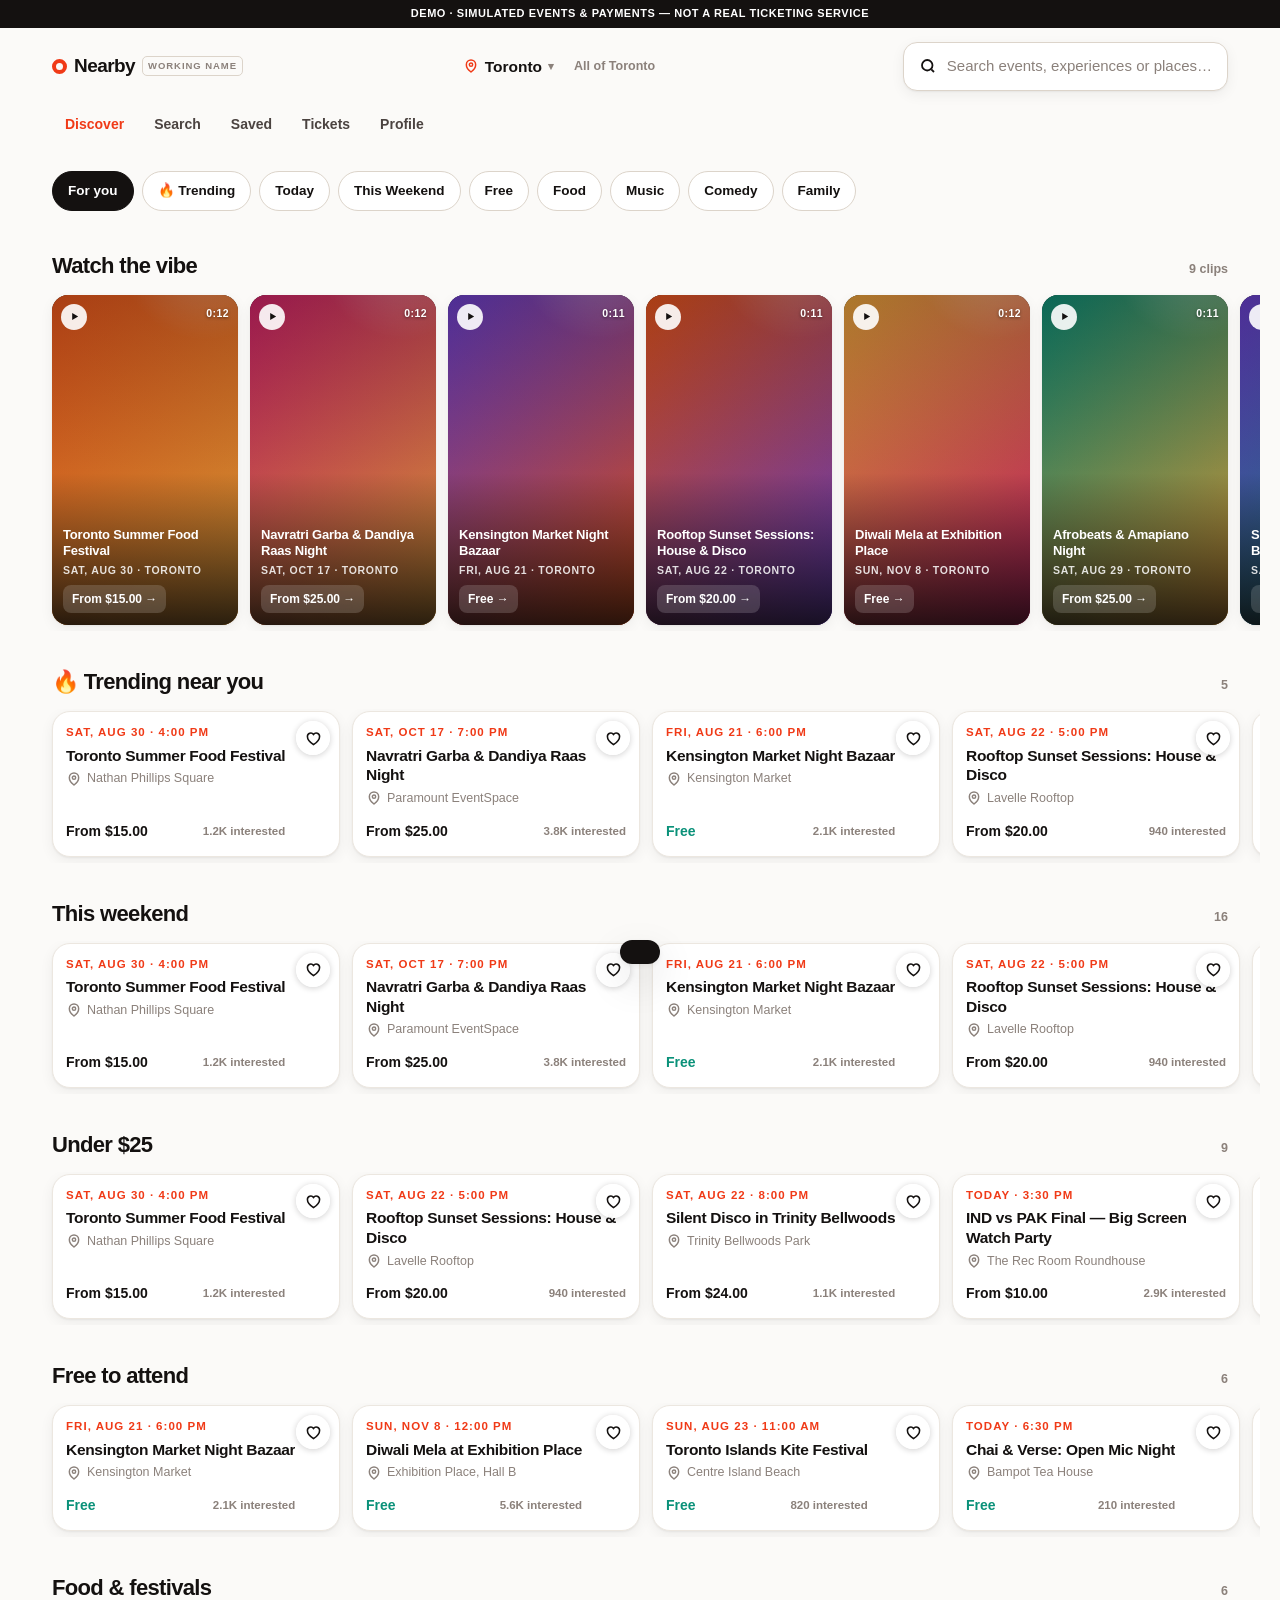
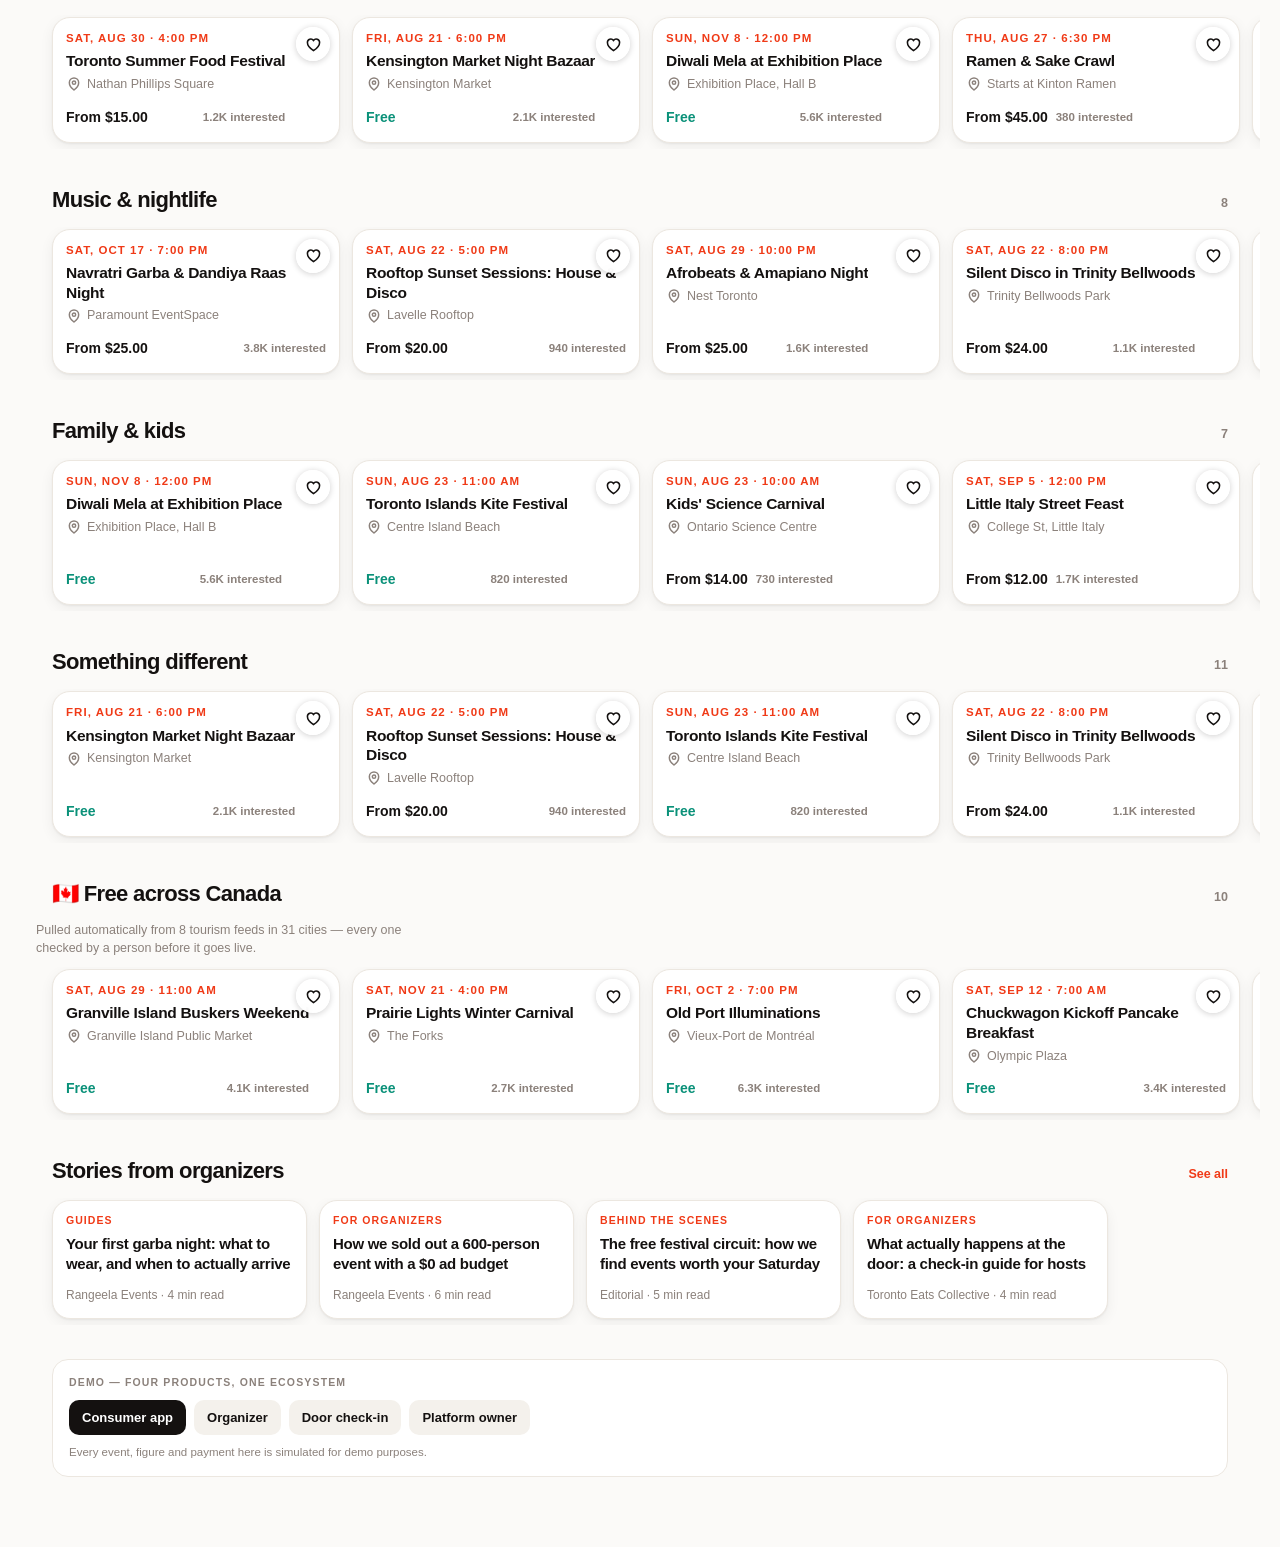
==== commit cb8349c1: "Add persistent DEMO banner across all four products Fixed 28px bar pinned to the top of every surfac" ====
--- a/index.html
+++ b/index.html
@@ -2,20 +2,22 @@
 <html lang="en">
 <head>
 <meta charset="utf-8">
+<meta name="robots" content="noindex, nofollow">
 <meta name="viewport" content="width=device-width, initial-scale=1, viewport-fit=cover">
 <meta name="theme-color" content="#FBFAF8">
 <title>Nearby — what's happening around you</title>
 <meta name="description" content="Local experience discovery demo: find what's happening near you today, this weekend or right now, and book it in under a minute.">
-<link rel="stylesheet" href="assets/app.css?v=5">
+<link rel="stylesheet" href="assets/app.css?v=11">
 </head>
 <body>
+<div class="demobanner" role="note"><span class="bfull">DEMO &middot; Simulated events &amp; payments &mdash; not a real ticketing service</span><span class="bshort">DEMO &middot; Not a real ticketing service</span></div>
 <header class="topbar" id="topbar"></header>
 <main id="app"></main>
 <nav class="tabbar" id="tabbar" aria-label="Main"></nav>
 <div class="toast" id="toast" role="status"></div>
-<script src="assets/data.js?v=5"></script>
-<script src="assets/ticket.js?v=5"></script>
-<script src="assets/vendor/qrcode.js?v=5"></script>
-<script src="assets/consumer.js?v=5"></script>
+<script src="assets/data.js?v=11"></script>
+<script src="assets/ticket.js?v=11"></script>
+<script src="assets/vendor/qrcode.js?v=11"></script>
+<script src="assets/consumer.js?v=11"></script>
 </body>
 </html>
--- a/assets/app.css
+++ b/assets/app.css
@@ -781,3 +781,97 @@
 .authnote{font-size:11.5px; color:var(--ink-3); text-align:center; margin-top:18px; line-height:1.5;
   border-top:1px solid var(--line); padding-top:14px}
 .ownerout{margin-left:auto; font-size:13px; padding:8px 15px}
+
+/* ---------- door codes ---------- */
+.doorcard{display:flex; align-items:center; gap:12px; background:var(--surface); border:1.5px solid var(--ink);
+  border-radius:15px; padding:13px 15px; margin-bottom:10px}
+.dcname{font-weight:800; font-size:15px; letter-spacing:-.02em; line-height:1.25}
+.dcmeta{font-size:12px; color:var(--ink-3); margin-top:2px}
+.doorcode{margin-left:auto; flex:none; background:var(--ink); color:#fff; font-weight:800; font-size:15px;
+  letter-spacing:.12em; padding:8px 13px; border-radius:10px; font-variant-numeric:tabular-nums}
+.doorcode.sm{font-size:11px; padding:4px 8px; letter-spacing:.09em; margin-left:0}
+.doorsearch{width:100%; border:1.5px solid var(--line-2); border-radius:13px; padding:12px 14px;
+  background:var(--surface); outline:none; font-size:16px; font-weight:650; letter-spacing:.02em}
+.doorsearch:focus{border-color:var(--flame); box-shadow:0 0 0 3px var(--flame-tint)}
+.doorres{display:flex; flex-direction:column; gap:7px; margin-top:8px}
+.doorrow{display:flex; align-items:center; gap:11px; width:100%; background:var(--surface);
+  border:1px solid var(--line); border-radius:13px; padding:11px 13px; text-align:left}
+.doorrow:hover{border-color:var(--ink-3)}
+.drname{font-weight:700; font-size:13.5px; line-height:1.3; min-width:0}
+.drmeta{display:block; font-weight:600; font-size:11.5px; color:var(--ink-3); margin-top:1px}
+.doorempty{font-size:12.5px; color:var(--ink-3); padding:9px 2px}
+.doorcodebox{flex:none; text-align:center; background:var(--sunk); border-radius:14px; padding:11px 16px; max-width:220px}
+.doorcodebox .dcb-l{font-size:9.5px; font-weight:800; letter-spacing:.12em; text-transform:uppercase; color:var(--ink-3)}
+.doorcodebox .doorcode{margin:5px auto 6px; display:inline-block}
+.doorcodebox .dcb-h{font-size:10.5px; color:var(--ink-3); line-height:1.4}
+
+/* ---------- organizer offer form ---------- */
+.offergrid{display:grid;grid-template-columns:1fr 1fr;gap:12px;margin:14px 0}
+.offergrid .field{margin:0}
+.offergrid .field.wide{grid-column:1/-1}
+.offergrid label{display:block;font-size:12.5px;font-weight:650;margin-bottom:5px}
+.offergrid input,.offergrid textarea,.offergrid select{width:100%;border:1.5px solid var(--line-2);border-radius:11px;padding:10px 12px;background:var(--surface);outline:none;font-size:15px;font-family:inherit}
+.offergrid input:focus,.offergrid textarea:focus,.offergrid select:focus{border-color:var(--flame);box-shadow:0 0 0 3px var(--flame-tint)}
+.offergrid textarea{resize:vertical}
+.okmsg{background:var(--teal-tint);color:var(--teal);border-radius:11px;padding:11px 14px;font-size:13.5px;font-weight:600;margin:12px 0;line-height:1.5}
+.okmsg b{color:var(--teal)}
+.qrow.live{border-color:var(--flame);background:var(--flame-tint)}
+@media (max-width:560px){ .offergrid{grid-template-columns:1fr} }
+
+/* ---------- confirmation email ---------- */
+.emailwrap{align-items:flex-start;padding:0;overflow-y:auto}
+.email{background:var(--surface);width:100%;max-width:560px;margin:0 auto;min-height:100%}
+@media (min-width:600px){.email{margin:24px auto;min-height:0;border-radius:16px;overflow:hidden;box-shadow:var(--shadow-2)}}
+.email-bar{position:sticky;top:0;display:flex;align-items:center;justify-content:space-between;padding:12px 16px;background:var(--sunk);border-bottom:1px solid var(--line);z-index:2}
+.email-app{font-weight:800;font-size:14px;letter-spacing:-.01em;color:var(--ink-2)}
+.email-head{padding:18px 20px 14px;border-bottom:1px solid var(--line)}
+.email-subj{font-size:19px;font-weight:800;letter-spacing:-.02em;line-height:1.25;margin-bottom:14px}
+.email-from{display:flex;gap:11px;align-items:center}
+.email-av{width:38px;height:38px;border-radius:50%;background:var(--flame);color:#fff;font-weight:800;display:flex;align-items:center;justify-content:center;flex:none}
+.ef-name{font-weight:700;font-size:14px}
+.ef-addr{font-weight:400;color:var(--ink-3);font-size:12.5px}
+.ef-to{font-size:12.5px;color:var(--ink-3);margin-top:1px}
+.email-body{padding:20px}
+.email-body p{font-size:14.5px;line-height:1.6;color:var(--ink-2);margin-bottom:14px}
+.email-card{display:flex;gap:0;border:1px solid var(--line);border-radius:14px;overflow:hidden;margin:16px 0}
+.ec-art{width:96px;flex:none;position:relative}
+.ec-glyph{position:absolute;right:6px;bottom:-10px;font-size:52px;font-weight:800;color:rgba(255,255,255,.3)}
+.ec-body{padding:12px 14px;min-width:0}
+.ec-title{font-weight:750;font-size:15px;letter-spacing:-.01em;margin:3px 0}
+.ec-meta{font-size:12.5px;color:var(--ink-3)}
+.email-qr{display:flex;gap:14px;align-items:center;background:var(--sunk);border-radius:14px;padding:14px;margin:16px 0}
+.email-qr canvas{width:96px;height:96px;flex:none;image-rendering:pixelated;background:#fff;border-radius:8px;padding:5px;border:1px solid var(--line)}
+.eq-code{font-family:var(--mono,ui-monospace,monospace);font-weight:800;font-size:14px;letter-spacing:.03em}
+.eq-hint{font-size:12.5px;color:var(--ink-3);margin-top:3px;line-height:1.4}
+.email-order{width:100%;border-collapse:collapse;margin:8px 0 4px;font-size:13.5px}
+.email-order td{padding:8px 0;border-bottom:1px solid var(--line);vertical-align:top}
+.email-order td:first-child{color:var(--ink-3);width:78px;font-weight:600}
+.email-order td:last-child{color:var(--ink);font-weight:600}
+.email-fine{font-size:12.5px!important;color:var(--ink-3)!important;margin-top:14px!important}
+.email-foot{font-size:11.5px;color:var(--ink-3);border-top:1px solid var(--line);padding-top:14px;margin-top:16px;line-height:1.5}
+
+/* sign-out control on the door scanner */
+.cksignout{display:block; margin-top:8px; padding:6px 12px; font-size:12px; border-radius:9px}
+
+/* ---------- persistent demo banner ----------
+   Public-facing warning so nobody mistakes the demo for a live ticketing
+   service once it sits on the client's real domain. Deliberately not
+   dismissible. */
+:root{ --bannerh:28px; }
+.demobanner{
+  position:fixed; top:0; left:0; right:0; z-index:60;
+  background:var(--ink); color:#fff;
+  font-size:11px; font-weight:800; letter-spacing:.05em; text-transform:uppercase;
+  text-align:center; line-height:1; padding:8px 12px;
+  height:var(--bannerh); white-space:nowrap; overflow:hidden;
+}
+.demobanner .bshort{display:none}
+body{ padding-top:var(--bannerh); }
+.topbar{ top:var(--bannerh); }          /* sticky header sits below the banner */
+.backbar{ top:var(--bannerh); }
+/* keep it to a single line on narrow phones */
+@media (max-width:560px){
+  .demobanner{font-size:10px; letter-spacing:.03em}
+  .demobanner .bfull{display:none}
+  .demobanner .bshort{display:inline}
+}
